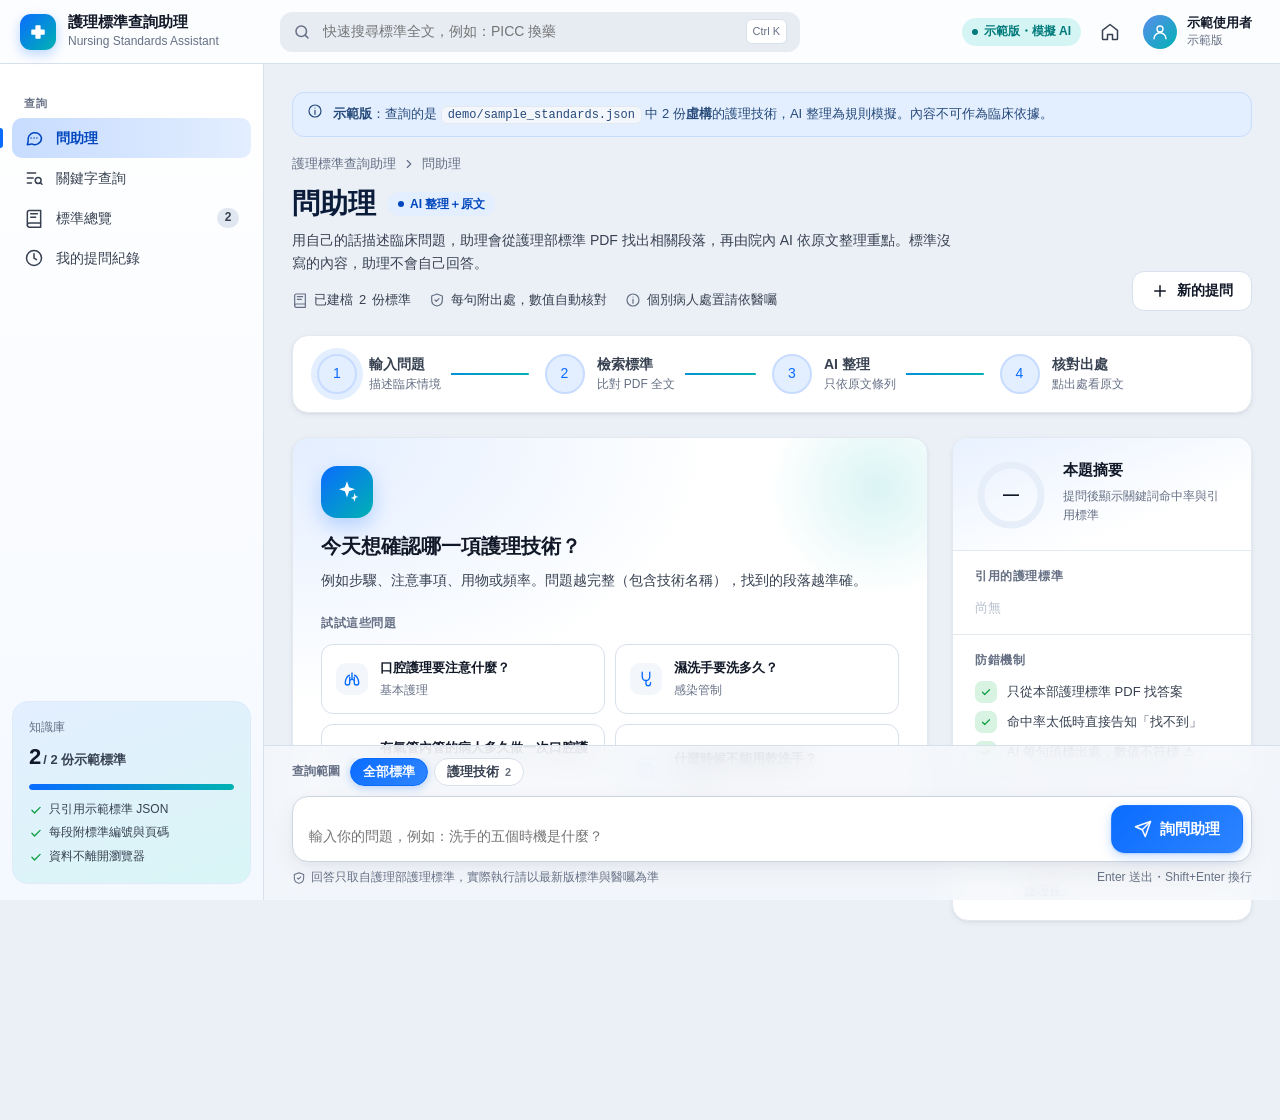
==== demo/index.html @ f89e4455 "Add nursing standards assistant (ASP), demo version, docs and test bank - src/asp: classic ASP + Oll" ====
<!DOCTYPE html>
<!-- 護理標準查詢助理 示範版：畫面由 src/asp/S_coach_layout.asp + S_coach.asp 轉成靜態 HTML，不需伺服器 -->
<html lang="zh-Hant">
<head>
<meta charset="utf-8">
<meta name="viewport" content="width=device-width, initial-scale=1">
<title>問助理｜護理標準查詢助理（示範版）</title>
<link rel="stylesheet" href="../src/asp/css/S_coach.css">
<link rel="stylesheet" href="demo.css">
</head>
<body>
<svg width="0" height="0" style="position:absolute" aria-hidden="true"><defs>
  <linearGradient id="ringGrad" x1="0" y1="0" x2="1" y2="1"><stop offset="0" stop-color="#1677FF"/><stop offset="1" stop-color="#13C2C2"/></linearGradient>
  <symbol id="i-cross" viewBox="0 0 24 24"><path fill="currentColor" d="M9.5 3h5a1 1 0 0 1 1 1v4.5H20a1 1 0 0 1 1 1v5a1 1 0 0 1-1 1h-4.5V20a1 1 0 0 1-1 1h-5a1 1 0 0 1-1-1v-4.5H4a1 1 0 0 1-1-1v-5a1 1 0 0 1 1-1h4.5V4a1 1 0 0 1 1-1Z"/></symbol>
  <symbol id="i-menu" viewBox="0 0 24 24"><path stroke="currentColor" stroke-width="2" stroke-linecap="round" d="M4 7h16M4 12h16M4 17h16"/></symbol>
  <symbol id="i-search" viewBox="0 0 24 24"><g fill="none" stroke="currentColor" stroke-width="2" stroke-linecap="round"><circle cx="11" cy="11" r="7"/><path d="m20 20-3.5-3.5"/></g></symbol>
  <symbol id="i-help" viewBox="0 0 24 24"><g fill="none" stroke="currentColor" stroke-width="1.8" stroke-linecap="round"><circle cx="12" cy="12" r="9"/><path d="M9.1 9a3 3 0 0 1 5.8 1c0 2-3 2.5-3 4.5"/><path d="M12 17.5h.01"/></g></symbol>
  <symbol id="i-home" viewBox="0 0 24 24"><path fill="none" stroke="currentColor" stroke-width="1.8" stroke-linecap="round" stroke-linejoin="round" d="m3 10 9-7 9 7v10a1 1 0 0 1-1 1h-5v-6H9v6H4a1 1 0 0 1-1-1Z"/></symbol>
  <symbol id="i-chat" viewBox="0 0 24 24"><g fill="none" stroke="currentColor" stroke-width="1.8" stroke-linecap="round" stroke-linejoin="round"><path d="M21 12a8 8 0 0 1-11.6 7.1L4 20l1-4.4A8 8 0 1 1 21 12Z"/><path d="M8.5 12h.01M12 12h.01M15.5 12h.01"/></g></symbol>
  <symbol id="i-key" viewBox="0 0 24 24"><g fill="none" stroke="currentColor" stroke-width="1.8" stroke-linecap="round" stroke-linejoin="round"><path d="M4 6h10M4 12h7M4 18h5"/><circle cx="17" cy="15" r="3.5"/><path d="m19.5 17.5 2 2"/></g></symbol>
  <symbol id="i-book" viewBox="0 0 24 24"><g fill="none" stroke="currentColor" stroke-width="1.8" stroke-linecap="round" stroke-linejoin="round"><path d="M4 5.5A2.5 2.5 0 0 1 6.5 3H20v15H6.5A2.5 2.5 0 0 0 4 20.5Z"/><path d="M4 20.5A2.5 2.5 0 0 0 6.5 23H20v-5"/><path d="M8 7h8M8 11h6"/></g></symbol>
  <symbol id="i-db" viewBox="0 0 24 24"><g fill="none" stroke="currentColor" stroke-width="1.8" stroke-linecap="round"><ellipse cx="12" cy="5.5" rx="8" ry="2.5"/><path d="M4 5.5v13c0 1.4 3.6 2.5 8 2.5s8-1.1 8-2.5v-13M4 12c0 1.4 3.6 2.5 8 2.5s8-1.1 8-2.5"/></g></symbol>
  <symbol id="i-list" viewBox="0 0 24 24"><g fill="none" stroke="currentColor" stroke-width="1.8" stroke-linecap="round"><path d="M9 6h11M9 12h11M9 18h11"/><path d="M4.5 6h.01M4.5 12h.01M4.5 18h.01"/></g></symbol>
  <symbol id="i-pulse" viewBox="0 0 24 24"><path fill="none" stroke="currentColor" stroke-width="1.8" stroke-linecap="round" stroke-linejoin="round" d="M3 12h4l2-6 4 12 2-6h6"/></symbol>
  <symbol id="i-file" viewBox="0 0 24 24"><g fill="none" stroke="currentColor" stroke-width="1.8" stroke-linecap="round" stroke-linejoin="round"><path d="M14 3H7a2 2 0 0 0-2 2v14a2 2 0 0 0 2 2h10a2 2 0 0 0 2-2V8Z"/><path d="M14 3v5h5M9 13h6M9 17h4"/></g></symbol>
  <symbol id="i-play" viewBox="0 0 24 24"><g fill="none" stroke="currentColor" stroke-width="1.8" stroke-linecap="round" stroke-linejoin="round"><rect x="3" y="5" width="18" height="14" rx="3"/><path d="m10 9 5 3-5 3Z"/></g></symbol>
  <symbol id="i-send" viewBox="0 0 24 24"><g fill="none" stroke="currentColor" stroke-width="2" stroke-linecap="round" stroke-linejoin="round"><path d="M22 2 11 13"/><path d="M22 2 15 22l-4-9-9-4Z"/></g></symbol>
  <symbol id="i-spark" viewBox="0 0 24 24"><path fill="currentColor" d="M12 2l1.9 5.6L19.5 9.5l-5.6 1.9L12 17l-1.9-5.6L4.5 9.5l5.6-1.9Zm7 11 .9 2.6 2.6.9-2.6.9L19 21l-.9-2.6-2.6-.9 2.6-.9Z"/></symbol>
  <symbol id="i-shield" viewBox="0 0 24 24"><g fill="none" stroke="currentColor" stroke-width="1.8" stroke-linecap="round" stroke-linejoin="round"><path d="M12 3 4 6v6c0 5 3.4 8.3 8 9 4.6-.7 8-4 8-9V6Z"/><path d="m9 12 2 2 4-4"/></g></symbol>
  <symbol id="i-check" viewBox="0 0 24 24"><path fill="none" stroke="currentColor" stroke-width="2.4" stroke-linecap="round" stroke-linejoin="round" d="m5 12.5 4.5 4.5L19 7.5"/></symbol>
  <symbol id="i-info" viewBox="0 0 24 24"><g fill="none" stroke="currentColor" stroke-width="1.8" stroke-linecap="round"><circle cx="12" cy="12" r="9"/><path d="M12 11v6M12 7.5h.01"/></g></symbol>
  <symbol id="i-plus" viewBox="0 0 24 24"><path fill="none" stroke="currentColor" stroke-width="2" stroke-linecap="round" d="M12 5v14M5 12h14"/></symbol>
  <symbol id="i-right" viewBox="0 0 24 24"><path fill="none" stroke="currentColor" stroke-width="2" stroke-linecap="round" stroke-linejoin="round" d="m9 18 6-6-6-6"/></symbol>
  <symbol id="i-user" viewBox="0 0 24 24"><g fill="none" stroke="currentColor" stroke-width="1.8" stroke-linecap="round"><circle cx="12" cy="8" r="4"/><path d="M4 21a8 8 0 0 1 16 0"/></g></symbol>
  <symbol id="i-lungs" viewBox="0 0 24 24"><g fill="none" stroke="currentColor" stroke-width="1.8" stroke-linecap="round" stroke-linejoin="round"><path d="M12 4v8m0 0-3 2m3-2 3 2"/><path d="M8.5 7C6 8 3 12 3 17c0 2 1.5 3 3 3 2 0 3-1.5 3-3V9.5M15.5 7C18 8 21 12 21 17c0 2-1.5 3-3 3-2 0-3-1.5-3-3V9.5"/></g></symbol>
  <symbol id="i-tube" viewBox="0 0 24 24"><g fill="none" stroke="currentColor" stroke-width="1.8" stroke-linecap="round" stroke-linejoin="round"><path d="M7 3v6a5 5 0 0 0 10 0V3"/><path d="M12 14v4a3 3 0 0 0 6 0v-1"/></g></symbol>
  <symbol id="i-syringe" viewBox="0 0 24 24"><g fill="none" stroke="currentColor" stroke-width="1.8" stroke-linecap="round" stroke-linejoin="round"><path d="m18 2 4 4M17 7l-9.5 9.5-3 .5.5-3L14.5 4.5M14 3l7 7M9 10l2 2M7 12l2 2M2 22l3.5-3.5"/></g></symbol>
  <symbol id="i-brain" viewBox="0 0 24 24"><g fill="none" stroke="currentColor" stroke-width="1.8" stroke-linecap="round" stroke-linejoin="round"><path d="M9 4a3 3 0 0 0-3 3 3 3 0 0 0-2 5 3 3 0 0 0 2 5 3 3 0 0 0 6 1V5a2 2 0 0 0-3-1ZM15 4a3 3 0 0 1 3 3 3 3 0 0 1 2 5 3 3 0 0 1-2 5 3 3 0 0 1-6 1"/></g></symbol>
  <symbol id="i-clock" viewBox="0 0 24 24"><g fill="none" stroke="currentColor" stroke-width="1.8" stroke-linecap="round"><circle cx="12" cy="12" r="9"/><path d="M12 7v5l3 2"/></g></symbol>
  <symbol id="i-refresh" viewBox="0 0 24 24"><g fill="none" stroke="currentColor" stroke-width="1.8" stroke-linecap="round" stroke-linejoin="round"><path d="M21 12a9 9 0 0 1-15.5 6.2L3 16"/><path d="M3 12a9 9 0 0 1 15.5-6.2L21 8"/><path d="M21 3v5h-5M3 21v-5h5"/></g></symbol>
  <symbol id="i-bolt" viewBox="0 0 24 24"><path fill="none" stroke="currentColor" stroke-width="1.8" stroke-linejoin="round" d="M13 2 4 14h7l-1 8 9-12h-7Z"/></symbol>
  <symbol id="i-alert" viewBox="0 0 24 24"><g fill="none" stroke="currentColor" stroke-width="1.8" stroke-linecap="round" stroke-linejoin="round"><path d="M10.3 3.9 1.8 18a2 2 0 0 0 1.7 3h17a2 2 0 0 0 1.7-3L13.7 3.9a2 2 0 0 0-3.4 0Z"/><path d="M12 9v4M12 17h.01"/></g></symbol>
  <symbol id="i-folder" viewBox="0 0 24 24"><path fill="none" stroke="currentColor" stroke-width="1.8" stroke-linejoin="round" d="M3 7a2 2 0 0 1 2-2h4l2 2h8a2 2 0 0 1 2 2v8a2 2 0 0 1-2 2H5a2 2 0 0 1-2-2Z"/></symbol>
  <symbol id="i-cpu" viewBox="0 0 24 24"><g fill="none" stroke="currentColor" stroke-width="1.8" stroke-linecap="round"><rect x="6" y="6" width="12" height="12" rx="2"/><path d="M10 10h4v4h-4zM9 2v4M15 2v4M9 18v4M15 18v4M2 9h4M2 15h4M18 9h4M18 15h4"/></g></symbol>
  <symbol id="i-gear" viewBox="0 0 24 24"><g fill="none" stroke="currentColor" stroke-width="1.8" stroke-linecap="round" stroke-linejoin="round"><circle cx="12" cy="12" r="3"/><path d="M19.4 15a1.7 1.7 0 0 0 .3 1.8l.1.1a2 2 0 1 1-2.8 2.8l-.1-.1a1.7 1.7 0 0 0-1.8-.3 1.7 1.7 0 0 0-1 1.5V21a2 2 0 1 1-4 0v-.1a1.7 1.7 0 0 0-1.1-1.5 1.7 1.7 0 0 0-1.8.3l-.1.1a2 2 0 1 1-2.8-2.8l.1-.1a1.7 1.7 0 0 0 .3-1.8 1.7 1.7 0 0 0-1.5-1H3a2 2 0 1 1 0-4h.1a1.7 1.7 0 0 0 1.5-1.1 1.7 1.7 0 0 0-.3-1.8l-.1-.1a2 2 0 1 1 2.8-2.8l.1.1a1.7 1.7 0 0 0 1.8.3H9a1.7 1.7 0 0 0 1-1.5V3a2 2 0 1 1 4 0v.1a1.7 1.7 0 0 0 1 1.5 1.7 1.7 0 0 0 1.8-.3l.1-.1a2 2 0 1 1 2.8 2.8l-.1.1a1.7 1.7 0 0 0-.3 1.8V9a1.7 1.7 0 0 0 1.5 1H21a2 2 0 1 1 0 4h-.1a1.7 1.7 0 0 0-1.5 1Z"/></g></symbol>
  <symbol id="i-users" viewBox="0 0 24 24"><g fill="none" stroke="currentColor" stroke-width="1.8" stroke-linecap="round"><circle cx="9" cy="8" r="3.5"/><path d="M2.5 20a6.5 6.5 0 0 1 13 0M16 4.5a3.5 3.5 0 0 1 0 7M18 14a6.5 6.5 0 0 1 3.5 6"/></g></symbol>
  <symbol id="i-up" viewBox="0 0 24 24"><g fill="none" stroke="currentColor" stroke-width="1.8" stroke-linecap="round" stroke-linejoin="round"><path d="M7 10v12"/><path d="M15 5.88 14 10h5.83a2 2 0 0 1 1.92 2.56l-2.33 8A2 2 0 0 1 17.5 22H4a2 2 0 0 1-2-2v-8a2 2 0 0 1 2-2h2.76a2 2 0 0 0 1.79-1.11L12 2a3.13 3.13 0 0 1 3 3.88Z"/></g></symbol>
  <symbol id="i-down" viewBox="0 0 24 24"><g fill="none" stroke="currentColor" stroke-width="1.8" stroke-linecap="round" stroke-linejoin="round"><path d="M17 14V2"/><path d="M9 18.12 10 14H4.17a2 2 0 0 1-1.92-2.56l2.33-8A2 2 0 0 1 6.5 2H20a2 2 0 0 1 2 2v8a2 2 0 0 1-2 2h-2.76a2 2 0 0 0-1.79 1.11L12 22a3.13 3.13 0 0 1-3-3.88Z"/></g></symbol>
  <symbol id="i-tag" viewBox="0 0 24 24"><g fill="none" stroke="currentColor" stroke-width="1.8" stroke-linecap="round" stroke-linejoin="round"><path d="M20.6 13.4 13.4 20.6a2 2 0 0 1-2.8 0L3 13V3h10l7.6 7.6a2 2 0 0 1 0 2.8Z"/><path d="M7.5 7.5h.01"/></g></symbol>
  <symbol id="i-x" viewBox="0 0 24 24"><path fill="none" stroke="currentColor" stroke-width="2" stroke-linecap="round" d="M6 6l12 12M18 6 6 18"/></symbol>
</defs></svg>
<header class="header">
  <button class="icon-btn menu-btn" id="menuBtn" aria-label="開啟選單"><svg width="20" height="20"><use href="#i-menu"/></svg></button>
  <a class="brand" href="index.html" style="color:inherit">
    <div class="brand-mark"><svg width="18" height="18"><use href="#i-cross"/></svg></div>
    <div class="brand-text"><b>護理標準查詢助理</b><span>Nursing Standards Assistant</span></div>
  </a>
  <label class="search" title="在 PDF 全文中搜尋">
    <svg width="18" height="18"><use href="#i-search"/></svg>
    <input id="gsearch" placeholder="快速搜尋標準全文，例如：PICC 換藥" aria-label="搜尋標準全文">
    <span class="kbd">Ctrl K</span>
  </label>
  <div class="header-right">
    <span class="env-pill on"><i></i>示範版・模擬 AI</span>
    <a class="icon-btn" href="#" data-demo-off aria-label="回內網首頁" title="回內網首頁（示範版無）"><svg width="20" height="20"><use href="#i-home"/></svg></a>
    <div class="user">
      <div class="avatar"><svg width="18" height="18"><use href="#i-user"/></svg></div>
      <div class="user-meta"><b>示範使用者</b><span>示範版</span></div>
    </div>
  </div>
</header>

<aside class="sidebar" id="sidebar" aria-label="主選單">
  <div class="nav-label">查詢</div>
  <a class="nav-item active" href="#chat" data-view="chat" aria-current="page"><svg width="20" height="20"><use href="#i-chat"/></svg>問助理</a>
  <a class="nav-item" href="#kw" data-view="kw"><svg width="20" height="20"><use href="#i-key"/></svg>關鍵字查詢</a>
  <a class="nav-item" href="#all" data-view="all"><svg width="20" height="20"><use href="#i-book"/></svg>標準總覽<span class="count" data-demo-n>…</span></a>
  <a class="nav-item" href="#" data-demo-off title="示範版不保存提問紀錄"><svg width="20" height="20"><use href="#i-clock"/></svg>我的提問紀錄</a>
  <div class="sidebar-foot">
    <div class="kb">
      <div class="t">知識庫</div>
      <div class="v"><span data-demo-n>…</span><small>/ <span data-demo-n>…</span> 份示範標準</small></div>
      <div class="bar"><i id="demoKbBar" style="width:0"></i></div>
      <ul>
        <li><svg width="14" height="14"><use href="#i-check"/></svg>只引用示範標準 JSON</li>
        <li><svg width="14" height="14"><use href="#i-check"/></svg>每段附標準編號與頁碼</li>
        <li><svg width="14" height="14"><use href="#i-check"/></svg>資料不離開瀏覽器</li>
      </ul>
    </div>
  </div>
</aside>
<div class="scrim" id="scrim"></div>
<main class="main"><div class="container">
<div class="banner info demo-note"><svg width="16" height="16"><use href="#i-info"/></svg><div><b>示範版</b>：查詢的是 <code>demo/sample_standards.json</code> 中 2 份<b>虛構</b>的護理技術，AI 整理為規則模擬。內容不可作為臨床依據。</div></div>


  <!-- ================= 問助理 ================= -->
  <section class="view on" id="v-chat">
    <nav class="crumbs">護理標準查詢助理<svg width="14" height="14"><use href="#i-right"/></svg><span>問助理</span></nav>
    <div class="page-head">
      <div>
        <div class="page-title"><h1>問助理</h1><span class="badge info">AI 整理＋原文</span></div>
        <p class="page-sub">用自己的話描述臨床問題，助理會從護理部標準 PDF 找出相關段落，再由院內 AI 依原文整理重點。標準沒寫的內容，助理不會自己回答。</p>
        <div class="meta-row">
          <span><svg width="16" height="16"><use href="#i-book"/></svg>已建檔 <span data-demo-n>…</span> 份標準</span>
          <span><svg width="16" height="16"><use href="#i-shield"/></svg>每句附出處，數值自動核對</span>
          <span><svg width="16" height="16"><use href="#i-info"/></svg>個別病人處置請依醫囑</span>
        </div>
      </div>
      <div class="head-actions">
        <button class="btn btn-secondary" id="newChat"><svg width="18" height="18"><use href="#i-plus"/></svg>新的提問</button>
      </div>
    </div>

    <!-- 4. Stepper：助理回答流程（即時） -->
    <section class="stepper" aria-label="回答流程">
      <ol class="steps" id="steps">
        <li class="step current"><div class="step-dot">1</div><div class="step-text"><b>輸入問題</b><span>描述臨床情境</span></div><i class="fill"></i></li>
        <li class="step"><div class="step-dot">2</div><div class="step-text"><b>檢索標準</b><span>比對 PDF 全文</span></div><i class="fill"></i></li>
        <li class="step"><div class="step-dot">3</div><div class="step-text"><b>AI 整理</b><span>只依原文條列</span></div><i class="fill"></i></li>
        <li class="step"><div class="step-dot">4</div><div class="step-text"><b>核對出處</b><span>點出處看原文</span></div></li>
      </ol>
      <div class="step-mobile"><div class="row"><b id="mStep">輸入問題</b><span id="mStepNo">1 / 4</span></div><div class="bar"><i id="mBar" style="width:25%"></i></div></div>
    </section>

    <div class="grid">
      <div>
        <!-- 5. Form Card：歡迎＋建議問題 -->
        <section class="card welcome" id="welcome">
          <div class="hero-ico"><svg width="26" height="26"><use href="#i-spark"/></svg></div>
          <h2>今天想確認哪一項護理技術？</h2>
          <p>例如步驟、注意事項、用物或頻率。問題越完整（包含技術名稱），找到的段落越準確。</p>
          <div class="sugg-title">試試這些問題</div>
          <div class="sugg">
            <button type="button" data-q="口腔護理要注意什麼？"><i><svg width="18" height="18"><use href="#i-lungs"/></svg></i><div><b>口腔護理要注意什麼？</b><span>基本護理</span></div></button>
            <button type="button" data-q="濕洗手要洗多久？"><i><svg width="18" height="18"><use href="#i-tube"/></svg></i><div><b>濕洗手要洗多久？</b><span>感染管制</span></div></button>
            <button type="button" data-q="有氣管內管的病人多久做一次口腔護理？"><i><svg width="18" height="18"><use href="#i-syringe"/></svg></i><div><b>有氣管內管的病人多久做一次口腔護理？</b><span>基本護理</span></div></button>
            <button type="button" data-q="什麼時候不能用乾洗手？"><i><svg width="18" height="18"><use href="#i-brain"/></svg></i><div><b>什麼時候不能用乾洗手？</b><span>感染管制</span></div></button>
          </div>
        </section>
        <div class="thread" id="thread"></div>
      </div>

      <!-- 7. Summary -->
      <aside class="aside">
        <section class="card summary" aria-label="本題摘要">
          <div class="sum-top">
            <div class="ring">
              <svg width="72" height="72" viewBox="0 0 72 72"><circle class="track" cx="36" cy="36" r="30"/><circle class="prog" id="ringProg" cx="36" cy="36" r="30" stroke-dasharray="188.5" stroke-dashoffset="188.5"/></svg>
              <b id="ringPct">—</b>
            </div>
            <div><h3>本題摘要</h3><p id="sumHint">提問後顯示關鍵詞命中率與引用標準</p><div id="sumBadge" style="margin-top:6px"></div></div>
          </div>
          <div class="sum-sec">
            <h4>引用的護理標準</h4>
            <ul class="refs" id="refs"><li class="empty-s">尚無</li></ul>
          </div>
          <div class="sum-sec">
            <h4>防錯機制</h4>
            <ul class="guard">
              <li><i><svg width="12" height="12"><use href="#i-check"/></svg></i>只從本部護理標準 PDF 找答案</li>
              <li><i><svg width="12" height="12"><use href="#i-check"/></svg></i>命中率太低時直接告知「找不到」</li>
              <li><i><svg width="12" height="12"><use href="#i-check"/></svg></i>AI 每句須標出處，數值不符標 ⚠</li>
            </ul>
          </div>
        </section>
        <section class="card help">
          <div class="card-ico teal"><svg width="18" height="18"><use href="#i-info"/></svg></div>
          <div><b>找不到答案？</b><p>可改用「關鍵字查詢」、換成標準上的正式名稱，或直接詢問臨床教師與單位護理長。</p></div>
        </section>
      </aside>
    </div>
  </section>

  <!-- ================= 關鍵字查詢 ================= -->
  <section class="view" id="v-kw">
    <nav class="crumbs">護理標準查詢助理<svg width="14" height="14"><use href="#i-right"/></svg><span>關鍵字查詢</span></nav>
    <div class="page-head"><div>
      <div class="page-title"><h1>關鍵字查詢</h1></div>
      <p class="page-sub">同時搜尋標準名稱與 PDF 全文，並標出關鍵字出現的頁碼。多個關鍵字請用空白隔開。</p>
    </div></div>
    <section class="card search-card">
      <label class="big-input"><svg width="20" height="20"><use href="#i-search"/></svg><input id="kw" placeholder="例如：乾洗手、口腔護理 氣管內管"></label>
      <button class="btn btn-primary btn-lg" id="kwgo"><span class="spin"></span><svg width="18" height="18" class="lbl-ico"><use href="#i-search"/></svg>搜尋</button>
    </section>
    <div class="scope scope-card card" data-scope><span class="scope-l">查詢範圍</span></div>
    <div id="kwres"><div class="card empty" style="margin-top:20px"><div class="hero-ico"><svg width="24" height="24"><use href="#i-key"/></svg></div>輸入關鍵字開始搜尋</div></div>
  </section>

  <!-- ================= 標準總覽 ================= -->
  <section class="view" id="v-all">
    <nav class="crumbs">護理標準查詢助理<svg width="14" height="14"><use href="#i-right"/></svg><span>標準總覽</span></nav>
    <div class="page-head"><div>
      <div class="page-title"><h1>標準總覽</h1><span class="badge neutral" id="cnt"></span></div>
      <p class="page-sub">護理部全部護理標準，可依分類篩選，直接開啟 PDF 或教學影片。</p>
    </div></div>
    <section class="card">
      <div class="filters">
        <label class="big-input"><svg width="18" height="18"><use href="#i-search"/></svg><input id="flt" placeholder="篩選編號或名稱"></label>
        <div class="chips" id="typeChips"></div>
      </div>
      <div class="filters" style="padding-top:0">
        <span class="note" style="flex:none">系統分類</span>
        <div class="chips" id="catChips"></div>
      </div>
      <div class="table-wrap">
        <table class="lst"><thead><tr><th style="width:120px">編號</th><th>標準名稱</th><th>分類</th><th style="width:100px">最新修改</th><th style="width:150px"></th></tr></thead><tbody id="lst"></tbody></table>
      </div>
    </section>
  </section>

<!-- 提問列（9. CTA） -->
<div class="composer" id="composer">
  <div class="inner">
    <div class="scope" data-scope><span class="scope-l">查詢範圍</span></div>
    <div class="box">
      <textarea id="q" rows="1" maxlength="200" placeholder="輸入你的問題，例如：洗手的五個時機是什麼？"></textarea>
      <button class="btn btn-primary btn-lg" id="send"><span class="spin"></span><svg width="18" height="18" class="lbl-ico"><use href="#i-send"/></svg><span class="lbl">詢問助理</span></button>
    </div>
    <div class="sub"><span><svg width="14" height="14"><use href="#i-shield"/></svg>回答只取自護理部護理標準，實際執行請以最新版標準與醫囑為準</span><span>Enter 送出・Shift+Enter 換行</span></div>
  </div>
</div>


</div></main>
<div class="toast" id="toast" role="status" aria-live="polite"></div>
<script>
(function(){
  var b=document.body, m=document.getElementById('menuBtn'), s=document.getElementById('scrim'), g=document.getElementById('gsearch');
  function nav(o){b.classList.toggle('nav-open',o);}
  m.onclick=function(){nav(!b.classList.contains('nav-open'));};
  s.onclick=function(){nav(false);};
  window.scNav=nav;
  document.addEventListener('keydown',function(e){
    if((e.ctrlKey||e.metaKey)&&e.key.toLowerCase()==='k'){e.preventDefault();if(g.offsetParent)g.focus();else location.href='index.html#kw';}
    if(e.key==='Escape')nav(false);
  });
  g.addEventListener('keydown',function(e){
    var q=g.value.trim(); if(e.key!=='Enter'||e.isComposing||!q)return;
    if(window.scKwSearch) window.scKwSearch(q); else location.href='index.html?kw='+encodeURIComponent(q)+'#kw';
  });
})();
</script>
<!-- [DEMO] 「開啟 PDF」改為在頁面中顯示示範標準原文 -->
<div class="demo-doc" id="demoDoc" hidden>
  <div class="dd-scrim" data-dd-close></div>
  <section class="card dd-card" role="dialog" aria-label="示範標準原文">
    <div class="dd-h"><div class="dd-t"></div><button class="icon-btn" data-dd-close aria-label="關閉"><svg width="18" height="18"><use href="#i-x"/></svg></button></div>
    <div class="note dd-n">示範版沒有 PDF 檔，以下顯示 sample_standards.json 的原文；正式版會開啟院內標準 PDF 並跳到該頁。</div>
    <div class="dd-b"></div>
  </section>
</div>
<script src="mock_api.js"></script>
</body>
</html>
---- src/asp/css/S_coach.css ----
/* 護理標準查詢助理 共用設計系統（S_coach.css）
   所有 S_coach*.asp 頁面共用；色彩、圓角、陰影集中在 :root 調整 */
/* =========================================================
   Design Tokens
   ========================================================= */
:root{
  --primary:#0A6CFF; --primary-600:#0058E6; --primary-700:#0047BD; --primary-50:#E3EEFF; --primary-100:#C7DCFF;
  --secondary:#00B2B2; --secondary-50:#D5F5F5; --secondary-700:#007A7A;
  --success:#12A146; --success-50:#D8F3E2;
  --warning:#F59E0B; --warning-50:#FDECCB; --warning-700:#A04A05;
  --danger:#DC2626; --danger-50:#FBDCDC;
  --bg:#EBF0F7; --surface:#FFFFFF; --surface-2:#F3F6FB;
  --text:#111827; --text-2:#374151; --text-3:#667085;
  --line:#D8E0EB; --line-2:#E3E9F1; --mark:#FFE07A;
  --r-sm:8px; --r:12px; --r-lg:16px; --r-pill:999px;
  --shadow-1:0 1px 2px rgba(16,24,40,.06),0 2px 6px rgba(16,24,40,.05);
  --shadow-2:0 2px 6px rgba(16,24,40,.04),0 8px 24px rgba(16,24,40,.05);
  --shadow-pop:0 12px 40px rgba(16,24,40,.14);
  --ring:0 0 0 4px rgba(10,108,255,.22);
  --font:"Segoe UI Variable Text","Segoe UI",-apple-system,BlinkMacSystemFont,"PingFang TC","Microsoft JhengHei","Noto Sans TC",sans-serif;
  --header-h:64px; --sidebar-w:264px; --ease:cubic-bezier(.2,.8,.2,1);
}
*{box-sizing:border-box}
html,body{margin:0}
body{background:var(--bg);color:var(--text);font:14px/1.65 var(--font);-webkit-font-smoothing:antialiased}
button,input,select,textarea{font:inherit;color:inherit}
a{color:var(--primary);text-decoration:none}
svg{flex:none}
:focus-visible{outline:none;box-shadow:var(--ring);border-radius:var(--r-sm)}
mark{background:var(--mark);color:inherit;padding:0 2px;border-radius:3px}

/* ---------- 1. Header ---------- */
.header{position:fixed;inset:0 0 auto 0;height:var(--header-h);z-index:40;display:flex;align-items:center;gap:16px;padding:0 20px;
  background:rgba(255,255,255,.78);backdrop-filter:saturate(180%) blur(18px);-webkit-backdrop-filter:saturate(180%) blur(18px);border-bottom:1px solid rgba(230,234,240,.9)}
.brand{display:flex;align-items:center;gap:12px;width:calc(var(--sidebar-w) - 20px);min-width:0}
.brand-mark{width:36px;height:36px;border-radius:11px;display:grid;place-items:center;color:#fff;background:linear-gradient(135deg,var(--primary),var(--secondary));box-shadow:0 4px 12px rgba(10,108,255,.28)}
.brand-text{line-height:1.25;min-width:0}
.brand-text b{display:block;font-size:15px;white-space:nowrap}
.brand-text span{font-size:12px;color:var(--text-3);white-space:nowrap}
.icon-btn{width:38px;height:38px;border-radius:10px;border:0;background:transparent;display:grid;place-items:center;color:var(--text-2);cursor:pointer;transition:background .15s}
.icon-btn:hover{background:#E1E7F0}
.menu-btn{display:none}
.search{flex:1;max-width:520px;height:40px;display:flex;align-items:center;gap:10px;padding:0 12px;border-radius:12px;background:#E7ECF3;border:1px solid transparent;color:var(--text-3);transition:all .2s var(--ease)}
.search:focus-within{background:#fff;border-color:var(--primary);box-shadow:var(--ring)}
.search input{flex:1;border:0;background:transparent;outline:none;color:var(--text);min-width:0}
.kbd{font-size:11px;padding:2px 6px;border-radius:6px;border:1px solid var(--line);background:#fff;color:var(--text-3)}
.header-right{margin-left:auto;display:flex;align-items:center;gap:6px}
.env-pill{display:inline-flex;align-items:center;gap:6px;height:28px;padding:0 10px;border-radius:var(--r-pill);font-size:12px;font-weight:600;margin-right:4px}
.env-pill i{width:6px;height:6px;border-radius:50%;background:currentColor}
.env-pill.on{background:var(--secondary-50);color:var(--secondary-700)}
.env-pill.off{background:#E1E7F0;color:#475467}
.user{display:flex;align-items:center;gap:10px;padding:4px 8px 4px 4px;border-radius:12px;margin-left:4px}
.avatar{width:34px;height:34px;border-radius:50%;display:grid;place-items:center;color:#fff;background:linear-gradient(135deg,#5B8DEF,#00B2B2)}
.user-meta{line-height:1.2}
.user-meta b{display:block;font-size:13px}
.user-meta span{font-size:12px;color:var(--text-3)}

/* ---------- 2. Sidebar ---------- */
.sidebar{position:fixed;top:var(--header-h);bottom:0;left:0;width:var(--sidebar-w);z-index:30;background:var(--surface);border-right:1px solid var(--line);
  display:flex;flex-direction:column;padding:16px 12px;overflow-y:auto;transition:transform .3s var(--ease)}
.nav-label{font-size:11px;font-weight:600;letter-spacing:.8px;color:var(--text-3);padding:14px 12px 6px}
.nav-item{display:flex;align-items:center;gap:12px;height:40px;padding:0 12px;border-radius:10px;color:var(--text-2);cursor:pointer;position:relative;font-weight:500;border:0;background:none;width:100%;text-align:left;transition:background .15s,color .15s}
.nav-item:hover{background:#E8EDF4;color:var(--text)}
.nav-item.active{background:var(--primary-50);color:var(--primary-700);font-weight:600}
.nav-item.active::before{content:"";position:absolute;left:-12px;top:10px;bottom:10px;width:3px;border-radius:0 3px 3px 0;background:var(--primary)}
.nav-item .count{margin-left:auto;min-width:22px;height:20px;padding:0 7px;border-radius:var(--r-pill);background:#E1E7F0;color:var(--text-2);font-size:12px;display:grid;place-items:center;font-weight:600}
.nav-item.active .count{background:var(--primary);color:#fff}
.sidebar-foot{margin-top:auto;padding-top:16px}
.kb{border-radius:var(--r-lg);padding:16px;background:linear-gradient(160deg,#E4EFFF,#D9F6F6);border:1px solid #DDEBFB}
.kb .t{font-size:12px;color:var(--text-3)}
.kb .v{font-size:22px;font-weight:700;margin:2px 0 8px}
.kb .v small{font-size:13px;font-weight:600;color:var(--text-2);margin-left:2px}
.kb ul{list-style:none;margin:10px 0 0;padding:0;font-size:12px;color:var(--text-2);display:flex;flex-direction:column;gap:4px}
.kb li{display:flex;gap:6px;align-items:center}
.kb li svg{color:var(--success)}
.bar{height:6px;border-radius:6px;background:rgba(10,108,255,.12);overflow:hidden}
.bar>i{display:block;height:100%;border-radius:6px;background:linear-gradient(90deg,var(--primary),var(--secondary));transition:width .6s var(--ease)}
.scrim{display:none}

/* ---------- 3. Page Header ---------- */
.main{margin-left:var(--sidebar-w);padding:calc(var(--header-h) + 28px) 40px 200px;min-height:100vh}
.container{max-width:1120px;margin:0 auto}
.view{display:none;animation:in .35s var(--ease)}
.view.on{display:block}
@keyframes in{from{opacity:0;transform:translateY(8px)}to{opacity:1;transform:none}}
.crumbs{display:flex;align-items:center;gap:6px;font-size:13px;color:var(--text-3);margin-bottom:12px}
.page-head{display:flex;align-items:flex-end;justify-content:space-between;gap:24px;margin-bottom:24px}
.page-title{display:flex;align-items:center;gap:12px;flex-wrap:wrap}
.page-title h1{margin:0;font-size:28px;line-height:1.25;font-weight:700}
.page-sub{margin:8px 0 0;color:var(--text-2);max-width:660px}
.meta-row{display:flex;flex-wrap:wrap;gap:8px 18px;margin-top:14px;color:var(--text-2);font-size:13px}
.meta-row span{display:inline-flex;align-items:center;gap:6px}
.meta-row svg{color:var(--text-3)}
.head-actions{display:flex;gap:10px;flex:none}

/* ---------- 8. Status Badge ---------- */
.badge{display:inline-flex;align-items:center;gap:6px;height:24px;padding:0 10px;border-radius:var(--r-pill);font-size:12px;font-weight:600;white-space:nowrap;line-height:1}
.badge::before{content:"";width:6px;height:6px;border-radius:50%;background:currentColor}
.badge.neutral{background:#E1E7F0;color:#475467}
.badge.info{background:var(--primary-50);color:var(--primary-700)}
.badge.success{background:var(--success-50);color:var(--success)}
.badge.warning{background:var(--warning-50);color:var(--warning-700)}
.badge.danger{background:var(--danger-50);color:var(--danger)}
.badge.pulse::before{animation:pulse 1.6s infinite}
@keyframes pulse{0%{box-shadow:0 0 0 0 currentColor}70%{box-shadow:0 0 0 5px transparent}100%{box-shadow:0 0 0 0 transparent}}
.tag{display:inline-flex;align-items:center;height:22px;padding:0 8px;border-radius:6px;background:#E7ECF3;color:var(--text-2);font-size:12px;font-weight:600;white-space:nowrap}
.tag.code{background:var(--primary-50);color:var(--primary-700);font-family:"Cascadia Mono",Consolas,monospace;font-weight:600;letter-spacing:.2px}

/* ---------- 9. CTA Button ---------- */
.btn{display:inline-flex;align-items:center;justify-content:center;gap:8px;height:40px;padding:0 18px;border-radius:12px;border:1px solid transparent;font-weight:600;cursor:pointer;white-space:nowrap;
  transition:background .15s,box-shadow .2s,transform .08s,border-color .15s,color .15s;user-select:none}
.btn:active{transform:scale(.98)}
.btn-primary{background:var(--primary);color:#fff;box-shadow:0 1px 2px rgba(10,108,255,.2),0 4px 12px rgba(10,108,255,.22)}
.btn-primary:hover{background:var(--primary-600);box-shadow:0 2px 4px rgba(10,108,255,.24),0 8px 20px rgba(10,108,255,.28)}
.btn-secondary{background:#fff;border-color:var(--line);color:var(--text)}
.btn-secondary:hover{border-color:#CBD3DE;background:#F4F7FC}
.btn-ghost{background:transparent;color:var(--text-2)}
.btn-ghost:hover{background:#E1E7F0;color:var(--text)}
.btn-sm{height:32px;padding:0 12px;border-radius:9px;font-size:13px}
.btn-lg{height:48px;padding:0 22px;font-size:15px;border-radius:14px}
.btn[disabled]{opacity:.55;cursor:not-allowed;box-shadow:none;transform:none}
.spin{width:16px;height:16px;border-radius:50%;border:2px solid rgba(255,255,255,.45);border-top-color:#fff;animation:spin .7s linear infinite;display:none}
.btn.loading .spin{display:inline-block}
.btn.loading .lbl-ico{display:none}
@keyframes spin{to{transform:rotate(360deg)}}

/* ---------- 4. Stepper（回答流程，即時更新） ---------- */
.stepper{background:var(--surface);border:1px solid var(--line-2);border-radius:var(--r-lg);box-shadow:var(--shadow-1);padding:18px 24px;margin-bottom:24px}
.steps{display:grid;grid-template-columns:repeat(4,1fr);list-style:none;margin:0;padding:0}
.step{position:relative;display:flex;align-items:center;gap:12px;padding-right:16px}
.step:not(:last-child)::after{content:"";position:absolute;left:52px;right:16px;top:50%;height:2px;border-radius:2px;background:var(--line);transform:translateY(-50%)}
.step .fill{position:absolute;left:52px;right:16px;top:50%;height:2px;border-radius:2px;background:linear-gradient(90deg,var(--primary),var(--secondary));transform-origin:left;transform:translateY(-50%) scaleX(0);transition:transform .5s var(--ease);z-index:1}
.step.done .fill{transform:translateY(-50%) scaleX(1)}
.step-dot{position:relative;z-index:2;width:40px;height:40px;border-radius:50%;display:grid;place-items:center;background:#fff;border:2px solid var(--line);color:var(--text-3);transition:all .3s var(--ease)}
.step-text{position:relative;z-index:2;background:var(--surface);padding-right:10px;line-height:1.3}
.step-text b{display:block;font-size:14px;color:var(--text-3);transition:color .2s}
.step-text span{font-size:12px;color:var(--text-3)}
.step.current .step-dot{background:var(--primary);border-color:var(--primary);color:#fff;box-shadow:0 0 0 6px var(--primary-50)}
.step.current.busy .step-dot::after{content:"";position:absolute;inset:-6px;border-radius:50%;border:2px solid transparent;border-top-color:var(--primary);animation:spin 1s linear infinite}
.step.current .step-text b{color:var(--text)}
.step.done .step-dot{background:var(--primary-50);border-color:var(--primary-100);color:var(--primary)}
.step.done .step-text b{color:var(--text-2)}
.step.skip .step-dot{border-style:dashed}
.step-mobile{display:none}

/* ---------- Layout ---------- */
.grid{display:grid;grid-template-columns:minmax(0,1fr) 340px;gap:24px;align-items:start}
.card{background:var(--surface);border:1px solid var(--line-2);border-radius:var(--r-lg);box-shadow:var(--shadow-1)}
.card-head{display:flex;align-items:flex-start;gap:14px;padding:22px 24px 0}
.card-ico{width:40px;height:40px;border-radius:12px;display:grid;place-items:center;background:var(--primary-50);color:var(--primary);flex:none}
.card-ico.teal{background:var(--secondary-50);color:var(--secondary-700)}
.card-head h2{margin:0;font-size:17px;line-height:1.35}
.card-head p{margin:2px 0 0;color:var(--text-3);font-size:13px}
.card-body{padding:20px 24px 24px}
.note{font-size:12px;color:var(--text-3)}

/* ---------- 5. Form Card：提問區 ---------- */
.welcome{padding:28px 28px 24px;background:radial-gradient(120% 120% at 0% 0%,#E3EEFF 0%,#FFFFFF 55%) ;overflow:hidden;position:relative}
.welcome::after{content:"";position:absolute;right:-60px;top:-60px;width:220px;height:220px;border-radius:50%;background:radial-gradient(circle,rgba(0,178,178,.14),transparent 70%)}
.welcome h2{margin:12px 0 6px;font-size:20px}
.welcome p{margin:0;color:var(--text-2);max-width:560px}
.hero-ico{width:52px;height:52px;border-radius:16px;display:grid;place-items:center;color:#fff;background:linear-gradient(135deg,var(--primary),var(--secondary));box-shadow:0 8px 20px rgba(10,108,255,.25)}
.sugg-title{margin:22px 0 10px;font-size:12px;font-weight:600;color:var(--text-3);letter-spacing:.6px}
.sugg{display:grid;grid-template-columns:repeat(2,minmax(0,1fr));gap:10px}
.sugg button{display:flex;align-items:center;gap:12px;text-align:left;padding:12px 14px;border-radius:12px;border:1px solid var(--line);background:#fff;cursor:pointer;transition:all .2s var(--ease)}
.sugg button:hover{border-color:var(--primary);box-shadow:var(--shadow-2);transform:translateY(-1px)}
.sugg i{width:32px;height:32px;border-radius:10px;display:grid;place-items:center;background:var(--surface-2);color:var(--primary);font-style:normal;flex:none}
.sugg b{display:block;font-size:13px}
.sugg span{font-size:12px;color:var(--text-3)}

.composer{position:fixed;left:var(--sidebar-w);right:0;bottom:0;z-index:20;background:rgba(245,247,250,.82);backdrop-filter:saturate(180%) blur(16px);-webkit-backdrop-filter:saturate(180%) blur(16px);border-top:1px solid var(--line)}
.composer .inner{max-width:1120px;margin:0 auto;padding:14px 40px 12px}
.composer .box{display:flex;align-items:flex-end;gap:10px;background:#fff;border:1px solid #CDD5E1;border-radius:16px;padding:8px 8px 8px 16px;box-shadow:var(--shadow-2);transition:border-color .15s,box-shadow .2s}
.composer .box:focus-within{border-color:var(--primary);box-shadow:var(--ring),var(--shadow-2)}
.composer textarea:focus-visible{box-shadow:none}
.composer textarea{flex:1;border:0;outline:none;resize:none;min-height:32px;max-height:140px;padding:6px 0;line-height:1.6;background:transparent}
.composer .sub{display:flex;justify-content:space-between;gap:12px;margin-top:6px;font-size:12px;color:var(--text-3)}
.composer .sub span{display:inline-flex;align-items:center;gap:5px}
.composer.hide{display:none}

/* ---------- 對話卡 ---------- */
.thread{display:flex;flex-direction:column;gap:20px}
.qa{animation:in .35s var(--ease)}
.q{display:flex;justify-content:flex-end;margin-bottom:10px}
.q div{max-width:78%;background:var(--primary);color:#fff;padding:10px 16px;border-radius:16px 16px 4px 16px;box-shadow:0 4px 12px rgba(10,108,255,.18);white-space:pre-wrap;word-break:break-word}
.a .a-head{display:flex;align-items:center;gap:10px;padding:16px 20px;border-bottom:1px solid var(--line-2)}
.a .a-head .who{display:flex;align-items:center;gap:10px;font-weight:700}
.a .a-head .who i{width:30px;height:30px;border-radius:10px;display:grid;place-items:center;background:linear-gradient(135deg,var(--primary),var(--secondary));color:#fff}
.a .a-head .badges{margin-left:auto;display:flex;gap:6px;flex-wrap:wrap;justify-content:flex-end}
.a .a-body{padding:16px 20px 20px}
.loading-row{display:flex;align-items:center;gap:10px;color:var(--text-2);padding:6px 0}
.dots{display:inline-flex;gap:4px}
.dots i{width:6px;height:6px;border-radius:50%;background:var(--primary);animation:bounce 1.2s infinite}
.dots i:nth-child(2){animation-delay:.15s}.dots i:nth-child(3){animation-delay:.3s}
@keyframes bounce{0%,80%,100%{opacity:.25;transform:translateY(0)}40%{opacity:1;transform:translateY(-3px)}}
.ai-box{border-radius:14px;background:linear-gradient(180deg,#EDF4FF,#FFFFFF);border:1px solid var(--primary-100);padding:14px 16px;margin-bottom:16px}
.ai-box .ai-title{display:flex;align-items:center;gap:8px;font-size:12px;font-weight:700;color:var(--primary-700);letter-spacing:.4px;margin-bottom:6px}
.ai-wait{display:flex;align-items:center;gap:12px;border-radius:14px;background:var(--primary-50);border:1px dashed #BBD5FF;padding:14px 16px;margin-bottom:16px;color:var(--primary-700);font-size:13px}
.ai-wait .shim{flex:1;height:8px;border-radius:8px;background:linear-gradient(90deg,#C7DCFF 0%,#EAF2FF 50%,#C7DCFF 100%);background-size:200% 100%;animation:shim 1.4s linear infinite}
@keyframes shim{to{background-position:-200% 0}}
.answer{line-height:1.8}
.answer ul,.answer ol{margin:4px 0 4px 1.2em;padding:0}
.answer li{margin:2px 0}
.cite{display:inline-flex;align-items:center;height:20px;padding:0 6px;margin:0 2px;border-radius:6px;background:var(--primary-50);color:var(--primary-700);font-size:11px;font-weight:700;cursor:pointer;vertical-align:1px;white-space:nowrap;transition:background .15s}
.cite:hover{background:var(--primary-100)}
.cite.bad{background:var(--danger-50);color:var(--danger)}
.numwarn{background:var(--danger-50);color:var(--danger);border-radius:4px;padding:0 3px;font-weight:600}
.banner{display:flex;gap:10px;align-items:flex-start;border-radius:12px;padding:10px 14px;margin:0 0 12px;font-size:13px;border:1px solid transparent}
.banner.warn{background:var(--warning-50);color:#7A4A06;border-color:#FBE3B8}
.banner.err{background:var(--danger-50);color:#991B1B;border-color:#F8CACA}
.banner.info{background:var(--primary-50);color:#264A7A;border-color:var(--primary-100)}
.banner.ok{background:var(--success-50);color:#14532D;border-color:#CDEBD8}
.sec-title{display:flex;align-items:center;gap:8px;font-size:12px;font-weight:700;color:var(--text-3);letter-spacing:.6px;margin:4px 0 10px}
.srcs{display:flex;flex-direction:column;gap:10px}
.src{border:1px solid var(--line-2);border-radius:12px;padding:12px 14px;background:#fff;transition:box-shadow .2s,border-color .2s}
.src:hover{border-color:#D6DEE9;box-shadow:var(--shadow-2)}
.src.flash{animation:flash 1.4s var(--ease)}
@keyframes flash{0%{box-shadow:0 0 0 4px rgba(245,158,11,.35);border-color:var(--warning)}100%{box-shadow:none}}
.src .hd{display:flex;gap:8px;align-items:center;flex-wrap:wrap}
.src .hd b{font-size:14px}
.src .no{width:22px;height:22px;border-radius:7px;display:grid;place-items:center;background:#1F2937;color:#fff;font-size:11px;font-weight:700}
.src .acts{margin-left:auto;display:flex;gap:6px}
.src .txt{white-space:pre-wrap;font-size:13.5px;color:#374151;margin-top:8px;max-height:9.6em;overflow:hidden;position:relative}
.src .txt:not(.open)::after{content:"";position:absolute;left:0;right:0;bottom:0;height:2.4em;background:linear-gradient(transparent,#fff)}
.src .txt.open{max-height:none}
.more{border:0;background:none;color:var(--primary);font-size:12px;font-weight:600;cursor:pointer;padding:4px 0 0}
.lnk{display:inline-flex;align-items:center;gap:4px;height:28px;padding:0 10px;border-radius:8px;border:1px solid var(--line);background:#fff;color:var(--text-2);font-size:12px;font-weight:600;white-space:nowrap;transition:all .15s}
.lnk:hover{border-color:var(--primary);color:var(--primary)}
.lnk.primary{background:var(--primary);border-color:var(--primary);color:#fff}
.lnk.primary:hover{background:var(--primary-600);color:#fff}

/* ---------- 10. Success：AI 整理完成動畫 ---------- */
.done-check{width:18px;height:18px}
.done-check circle{fill:none;stroke:var(--success);stroke-width:2.5;stroke-dasharray:57;stroke-dashoffset:57;animation:draw .5s var(--ease) forwards}
.done-check path{fill:none;stroke:var(--success);stroke-width:2.6;stroke-linecap:round;stroke-linejoin:round;stroke-dasharray:14;stroke-dashoffset:14;animation:draw .3s .4s var(--ease) forwards}
@keyframes draw{to{stroke-dashoffset:0}}
.ai-box.arrive{animation:arrive .7s var(--ease)}
@keyframes arrive{0%{opacity:0;transform:translateY(6px);box-shadow:0 0 0 0 rgba(22,163,74,.25)}60%{box-shadow:0 0 0 8px rgba(22,163,74,0)}100%{opacity:1;transform:none}}

/* ---------- 7. Summary（右欄） ---------- */
.aside{position:sticky;top:calc(var(--header-h) + 24px);display:flex;flex-direction:column;gap:20px}
.summary{overflow:hidden}
.sum-top{padding:20px 22px 18px;background:linear-gradient(160deg,#E8F1FF,#FFFFFF 70%);border-bottom:1px solid var(--line-2);display:flex;gap:16px;align-items:center}
.ring{position:relative;width:72px;height:72px;flex:none}
.ring svg{transform:rotate(-90deg)}
.ring circle{fill:none;stroke-width:7}
.ring .track{stroke:#E6EEF9}
.ring .prog{stroke:url(#ringGrad);stroke-linecap:round;transition:stroke-dashoffset .7s var(--ease)}
.ring b{position:absolute;inset:0;display:grid;place-items:center;font-size:16px;font-weight:800}
.sum-top h3{margin:0 0 4px;font-size:15px}
.sum-top p{margin:0;font-size:12px;color:var(--text-3)}
.sum-sec{padding:16px 22px;border-bottom:1px solid var(--line-2)}
.sum-sec:last-child{border-bottom:0}
.sum-sec h4{margin:0 0 10px;font-size:12px;font-weight:600;color:var(--text-3);letter-spacing:.6px}
.refs{list-style:none;margin:0;padding:0;display:flex;flex-direction:column;gap:8px}
.refs li{display:flex;align-items:center;gap:10px}
.refs li .tt{min-width:0;flex:1}
.refs li b{display:block;font-size:13px;white-space:nowrap;overflow:hidden;text-overflow:ellipsis}
.refs li span{font-size:12px;color:var(--text-3)}
.empty-s{font-size:13px;color:#B6BECB}
.guard{list-style:none;margin:0;padding:0;display:flex;flex-direction:column;gap:8px;font-size:13px;color:var(--text-2)}
.guard li{display:flex;gap:10px;align-items:flex-start}
.guard li > svg{color:var(--success);margin-top:3px}
.guard li i{width:22px;height:22px;border-radius:7px;display:grid;place-items:center;background:var(--success-50);color:var(--success);flex:none}
.help{padding:18px 20px;display:flex;gap:12px;align-items:flex-start}
.help b{display:block;font-size:13px}
.help p{margin:2px 0 0;font-size:12px;color:var(--text-3)}

/* ---------- 關鍵字查詢 / 標準總覽 ---------- */
.search-card{padding:20px 24px;display:flex;gap:12px;align-items:center}
.big-input{flex:1;display:flex;align-items:center;gap:10px;height:52px;padding:0 16px;border-radius:14px;border:1px solid #CDD5E1;background:#fff;transition:all .2s}
.big-input:focus-within{border-color:var(--primary);box-shadow:var(--ring)}
.big-input svg{color:var(--text-3)}
.big-input input{flex:1;border:0;outline:none;font-size:15px;min-width:0;background:transparent}
.res-list{display:flex;flex-direction:column;gap:12px;margin-top:20px}
.res{padding:16px 20px}
.res .t{display:flex;gap:10px;align-items:center;flex-wrap:wrap}
.res .t b{font-size:16px}
.res .t .acts{margin-left:auto;display:flex;gap:6px}
.res .sn{display:flex;gap:10px;align-items:baseline;font-size:13.5px;color:#374151;padding:8px 0;border-top:1px dashed var(--line-2);margin-top:8px}
.res .sn a{flex:none;font-size:12px;font-weight:700}
.result-meta{display:flex;align-items:center;gap:8px;margin-top:16px;color:var(--text-2);font-size:13px}
.filters{display:flex;gap:12px;align-items:center;padding:16px 20px;flex-wrap:wrap}
.filters .big-input{height:44px;border-radius:12px;min-width:240px}
.chips{display:flex;gap:6px;flex-wrap:wrap}
.chip{height:32px;padding:0 12px;border-radius:var(--r-pill);border:1px solid var(--line);background:#fff;font-size:13px;font-weight:600;color:var(--text-2);cursor:pointer;transition:all .15s}
.chip:hover{border-color:#C5CDD8;color:var(--text)}
.chip.on{background:var(--primary);border-color:var(--primary);color:#fff}
.table-wrap{overflow:auto;border-radius:var(--r-lg)}
table.lst{width:100%;border-collapse:separate;border-spacing:0;font-size:13.5px}
table.lst th{position:sticky;top:0;background:var(--surface-2);text-align:left;font-size:12px;color:var(--text-3);font-weight:600;letter-spacing:.4px;padding:12px 16px;border-bottom:1px solid var(--line)}
table.lst td{padding:12px 16px;border-bottom:1px solid var(--line-2);vertical-align:middle}
table.lst tr:hover td{background:#F1F6FF}
table.lst td.ttl{font-weight:600}
.empty{padding:48px 24px;text-align:center;color:var(--text-3)}
.empty .hero-ico{margin:0 auto 12px;background:#E1E7F0;color:var(--text-3);box-shadow:none}

/* ---------- Toast ---------- */
.toast{position:fixed;left:50%;bottom:120px;transform:translate(-50%,20px);opacity:0;z-index:70;display:flex;align-items:center;gap:10px;padding:10px 16px;border-radius:12px;background:#1F2937;color:#fff;box-shadow:var(--shadow-pop);font-size:13px;transition:all .3s var(--ease);pointer-events:none}
.toast.show{opacity:1;transform:translate(-50%,0)}

/* ---------- Responsive ---------- */
@media (max-width:1280px){.main{padding-left:28px;padding-right:28px}.grid{grid-template-columns:minmax(0,1fr) 300px}.composer .inner{padding:12px 28px}}
@media (max-width:1080px){.grid{grid-template-columns:1fr}.aside{position:static}.user-meta,.env-pill{display:none}.search{max-width:none}}
@media (max-width:900px){
  :root{--sidebar-w:0px}
  .menu-btn{display:grid}.brand{width:auto}.search{display:none}
  .sidebar{width:280px;transform:translateX(-100%);box-shadow:var(--shadow-pop);top:0;padding-top:20px;z-index:60}
  body.nav-open .sidebar{transform:none}
  .scrim{display:block;position:fixed;inset:0;background:rgba(15,23,42,.32);z-index:55;opacity:0;pointer-events:none;transition:opacity .3s}
  body.nav-open .scrim{opacity:1;pointer-events:auto}
}
@media (max-width:640px){
  .header{padding:0 12px;gap:8px}.brand-text span{display:none}
  .main{padding:calc(var(--header-h) + 18px) 16px 210px}
  .page-head{flex-direction:column;align-items:stretch;gap:14px}
  .page-title h1{font-size:22px}
  .head-actions .btn{flex:1}
  .stepper{padding:14px 16px}.steps{display:none}.step-mobile{display:block}
  .step-mobile .row{display:flex;justify-content:space-between;align-items:baseline;margin-bottom:8px}
  .step-mobile b{font-size:14px}.step-mobile span{font-size:12px;color:var(--text-3)}
  .sugg{grid-template-columns:1fr}
  .welcome{padding:22px 18px}
  .q div{max-width:92%}
  .a .a-head{padding:14px 16px;flex-wrap:wrap}.a .a-body{padding:14px 16px 16px}
  .src .acts{margin-left:0;width:100%}
  .composer .inner{padding:10px 12px}
  .composer .sub{display:none}
  .composer .btn-lg{width:48px;padding:0}
  .composer .lbl{display:none}
  .search-card{flex-direction:column;align-items:stretch;padding:16px}
  .res .t .acts{margin-left:0}
  #v-all table.lst th:nth-child(3),#v-all table.lst td:nth-child(3),#v-all table.lst th:nth-child(4),#v-all table.lst td:nth-child(4){display:none}
}
@media (prefers-reduced-motion:reduce){*,*::before,*::after{animation-duration:.01ms !important;animation-iteration-count:1 !important;transition-duration:.01ms !important}}

/* =========================================================
   管理介面元件
   ========================================================= */
.stats{display:grid;grid-template-columns:repeat(4,minmax(0,1fr));gap:16px;margin-bottom:24px}
.stat{padding:18px 20px;display:flex;flex-direction:column;gap:6px}
.stat .k{display:flex;align-items:center;gap:8px;font-size:13px;color:var(--text-3);font-weight:600}
.stat .k i{width:30px;height:30px;border-radius:9px;display:grid;place-items:center;background:var(--primary-50);color:var(--primary);font-style:normal}
.stat .k i.ok{background:var(--success-50);color:var(--success)}
.stat .k i.warn{background:var(--warning-50);color:var(--warning-700)}
.stat .k i.err{background:var(--danger-50);color:var(--danger)}
.stat .k i.teal{background:var(--secondary-50);color:var(--secondary-700)}
.stat .v{font-size:28px;font-weight:700;letter-spacing:.2px;line-height:1.2}
.stat .v small{font-size:14px;color:var(--text-3);font-weight:600;margin-left:4px}
.stat .d{font-size:12px;color:var(--text-3)}
.stat .bar{margin-top:4px}

.flow-cards{display:grid;grid-template-columns:repeat(2,minmax(0,1fr));gap:16px}
.flow-card{display:flex;gap:14px;align-items:flex-start;padding:18px;border-radius:14px;border:1px solid var(--line-2);background:var(--surface-2)}
.flow-card .n{width:36px;height:36px;border-radius:50%;display:grid;place-items:center;background:var(--primary);color:#fff;font-weight:700;flex:none;box-shadow:0 0 0 5px var(--primary-50)}
.flow-card b{display:block;font-size:15px}
.flow-card p{margin:2px 0 12px;font-size:13px;color:var(--text-2)}
.flow-card .row{display:flex;gap:8px;flex-wrap:wrap}
.tools-row{display:flex;gap:10px;flex-wrap:wrap;align-items:center;margin-top:16px;padding-top:16px;border-top:1px dashed var(--line)}
.btn-warn{background:#fff;border-color:#F7D9A6;color:var(--warning-700)}
.btn-warn:hover{background:var(--warning-50)}

.toolbar{display:flex;gap:12px;align-items:center;flex-wrap:wrap;padding:16px 20px;border-bottom:1px solid var(--line-2)}
.toolbar .big-input{height:40px;border-radius:10px;min-width:220px;flex:1;max-width:360px}
.toolbar .big-input input{font-size:14px}
.chip{display:inline-flex;align-items:center;text-decoration:none}
.chip .n{margin-left:6px;font-size:11px;opacity:.75}
.input{width:100%;height:40px;padding:0 12px;border-radius:10px;border:1px solid #CDD5E1;background:#fff;outline:none;transition:border-color .15s,box-shadow .2s}
.input:focus{border-color:var(--primary);box-shadow:var(--ring)}
.input-sm{height:32px;font-size:12px;border-radius:8px}
.inline-form{display:flex;gap:6px;align-items:center;margin:0}
.inline-form .input{min-width:180px}
.mono{font-family:"Cascadia Mono",Consolas,monospace;font-size:12px;color:var(--text-2);word-break:break-all}
.cell-sub{display:block;font-size:12px;color:var(--text-3);font-weight:400}
table.lst td.num{text-align:right;font-variant-numeric:tabular-nums;color:var(--text-2)}

.msg{margin-bottom:20px}
.msg .banner{margin-bottom:10px}
.msg details{margin-top:8px;font-size:13px}
.msg summary{cursor:pointer;color:var(--primary);font-weight:600}
.msg ul{margin:8px 0 0;padding-left:20px;font-size:12px;color:var(--text-2);max-height:260px;overflow:auto}
.progress-card{padding:20px 24px;margin-bottom:20px}
.progress-card .top{display:flex;align-items:center;gap:12px;margin-bottom:12px}
.progress-card .top b{font-size:15px}
.progress-card .pct{margin-left:auto;font-size:22px;font-weight:700;color:var(--primary)}
.progress-card .bar{height:10px}
.progress-card ul{list-style:none;margin:14px 0 0;padding:0;display:flex;flex-direction:column;gap:6px;font-size:13px;max-height:220px;overflow:auto}
.progress-card li{display:flex;gap:8px;align-items:center}

.kv-table{width:100%;border-collapse:collapse;font-size:14px}
.kv-table th{width:140px;text-align:left;color:var(--text-3);font-weight:600;font-size:13px;padding:12px 0;vertical-align:top;border-bottom:1px solid var(--line-2)}
.kv-table td{padding:12px 0;border-bottom:1px solid var(--line-2)}
.kv-table tr:last-child th,.kv-table tr:last-child td{border-bottom:0}
code,.code-box{font-family:"Cascadia Mono",Consolas,monospace;font-size:12.5px;background:var(--surface-2);border:1px solid var(--line-2);border-radius:6px;padding:1px 6px;word-break:break-all}
.code-box{display:block;padding:12px 14px;margin-top:10px;max-height:200px;overflow:auto;white-space:pre-wrap;line-height:1.6}
.test-step{display:flex;gap:16px;padding:20px 24px;border-bottom:1px solid var(--line-2)}
.test-step:last-child{border-bottom:0}
.test-step .n{width:36px;height:36px;border-radius:12px;display:grid;place-items:center;font-weight:700;flex:none;background:#E1E7F0;color:var(--text-3)}
.test-step .n.ok{background:var(--success-50);color:var(--success)}
.test-step .n.err{background:var(--danger-50);color:var(--danger)}
.test-step .body{flex:1;min-width:0}
.test-step .body b{display:block;font-size:15px;margin-bottom:4px}
.metric-row{display:flex;gap:12px;flex-wrap:wrap;margin-top:10px}
.metric{padding:10px 14px;border-radius:12px;background:var(--surface-2);border:1px solid var(--line-2);min-width:120px}
.metric span{display:block;font-size:12px;color:var(--text-3)}
.metric b,.test-step .metric b{display:inline;font-size:20px;margin:0}
.two-col{display:grid;grid-template-columns:minmax(0,1fr) 340px;gap:24px;align-items:start}
.q-cell{max-width:420px}
@media (max-width:1080px){.stats{grid-template-columns:repeat(2,minmax(0,1fr))}.two-col{grid-template-columns:1fr}.flow-cards{grid-template-columns:1fr}}
@media (max-width:640px){
  .stats{grid-template-columns:1fr 1fr;gap:10px}.stat{padding:14px}.stat .v{font-size:22px}
  .toolbar{padding:12px}.toolbar .big-input{max-width:none;min-width:0}
  .test-step{padding:16px}
  .kv-table th{width:96px}
  .inline-form .input{min-width:0}
  table.lst.admin th.hide-m,table.lst.admin td.hide-m{display:none}
}

/* 最相關的標準（回答卡頂部） */
.prim{display:flex;gap:16px;align-items:center;justify-content:space-between;flex-wrap:wrap;padding:14px 16px;margin-bottom:16px;border-radius:14px;
  background:linear-gradient(135deg,#E3EEFF 0%,#D9F6F6 100%);border:1px solid #D3E5FF}
.prim-l{min-width:0}
.prim-k{display:block;font-size:12px;font-weight:700;color:var(--primary-700);letter-spacing:.4px}
.prim-l b{display:block;font-size:17px;margin:2px 0 6px}
.prim-m{display:flex;gap:6px;align-items:center;flex-wrap:wrap}
.prim-r{display:flex;gap:6px;flex:none}
.rel{display:flex;flex-direction:column;gap:6px}
.rel-i{display:flex;align-items:center;gap:10px;padding:8px 12px;border-radius:10px;border:1px solid var(--line-2);background:#fff;color:var(--text);font-size:13.5px;transition:all .15s}
.rel-i:hover{border-color:var(--primary);color:var(--primary)}
.rel-i svg{margin-left:auto;color:var(--text-3)}

/* 查詢範圍（類別篩選） */
.scope{display:flex;align-items:center;gap:6px;flex-wrap:nowrap;overflow-x:auto;padding:0 0 10px;scrollbar-width:thin}
.scope .chip{height:28px;font-size:12.5px;flex:none}
.scope-l{flex:none;font-size:12px;font-weight:700;color:var(--text-3);margin-right:4px}
.scope-card{padding:12px 20px;margin-top:12px;flex-wrap:wrap}
/* 依類別分組的原文 */
.tgroup{margin-bottom:14px}
.tgroup-h{display:flex;align-items:center;gap:8px;font-size:14px;font-weight:700;margin:6px 0 8px}
.tgroup-h .note{font-weight:500}
.tdot{width:8px;height:8px;border-radius:50%;background:linear-gradient(135deg,var(--primary),var(--secondary))}
.src.std{padding:0;overflow:hidden}
.src.std > .hd{padding:12px 14px;background:var(--surface-2);border-bottom:1px solid var(--line-2)}
.ex{padding:10px 14px 12px;border-bottom:1px dashed var(--line-2)}
.ex:last-child{border-bottom:0}
.ex.flash{animation:flash 1.4s var(--ease)}
.ex-h{display:flex;align-items:center;gap:8px;font-size:12px;font-weight:700;color:var(--text-3)}
.ex-h a{margin-left:auto;font-weight:600}
.ex .txt{margin-top:6px}
.ai-h{font-weight:700;color:var(--primary-700);margin:12px 0 4px;padding-top:8px;border-top:1px dashed var(--primary-100)}
.ai-h:first-child{border-top:0;padding-top:0;margin-top:4px}
.refs li.ref-h{font-size:12px;font-weight:700;color:var(--text-2);margin-top:6px;padding-top:6px;border-top:1px dashed var(--line)}
.refs li.ref-h:first-child{border-top:0;margin-top:0;padding-top:0}

/* ===== 查詢重點 + 找到的標準（收合清單） ===== */
.und{display:flex;flex-wrap:wrap;gap:6px;align-items:center;margin:0 0 12px;font-size:13px}
.und-k{display:inline-flex;align-items:center;gap:4px;font-size:12px;font-weight:700;color:var(--text-3);margin-right:2px}
.und .tag.syn{background:var(--primary-50);color:var(--primary-700)}
.sx-head{display:flex;align-items:center;justify-content:space-between;gap:8px;margin:18px 0 10px}
.sx-list{border:1px solid var(--line-2);border-radius:14px;background:#fff;overflow:hidden}
.sx{border-bottom:1px solid var(--line-2)}
.sx:last-child{border-bottom:0}
.sx-row{display:flex;gap:12px;align-items:center;padding:12px 14px;transition:background .15s}
.sx-row:hover{background:var(--surface-2)}
.sx.open .sx-row{background:var(--surface-2)}
.sx-no{flex:none;width:24px;height:24px;border-radius:8px;display:grid;place-items:center;background:#E1E7F0;color:var(--text-2);font-size:12px;font-weight:700}
.sx.prim-x .sx-no{background:var(--primary);color:#fff}
.sx-main{flex:1;min-width:0}
.sx-t{display:flex;flex-wrap:wrap;gap:6px;align-items:center}
.sx-t b{font-size:14.5px;margin-right:2px}
.sx-m{display:flex;flex-wrap:wrap;gap:8px;align-items:center;margin-top:5px;font-size:12.5px;color:var(--text-3)}
.sx-pg{font-weight:600;color:var(--text-2)}
.sx-meter{width:64px;height:6px;border-radius:99px;background:#E1E7F0;overflow:hidden}
.sx-meter i{display:block;height:100%;border-radius:99px;background:linear-gradient(90deg,var(--secondary,#00B2B2),var(--primary))}
.sx-pct{font-weight:700;color:var(--text-2);min-width:32px}
.sx-hits{color:var(--text-3)}
.sx-acts{flex:none;display:flex;gap:6px}
.sx-acts [data-x] svg{transition:transform .2s}
.sx.open .sx-acts [data-x] svg{transform:rotate(90deg)}
.sx-body{border-top:1px dashed var(--line-2);background:#fff}
.sx-body .ex{padding-left:50px}
.ex .badge{height:20px;font-size:11px}
@media (max-width:760px){
  .sx-row{flex-wrap:wrap}
  .sx-acts{width:100%;padding-left:36px}
  .sx-body .ex{padding-left:14px}
}
.sx .ex .no{width:20px;height:20px;border-radius:6px;display:grid;place-items:center;background:#1F2937;color:#fff;font-size:11px;font-weight:700}


/* ===== 色彩加強（較飽和） ===== */
.nav-item.active{background:linear-gradient(90deg,var(--primary-100),var(--primary-50));color:var(--primary-700)}
.chip.on{background:linear-gradient(135deg,var(--primary),#2F86FF);box-shadow:0 2px 8px rgba(10,108,255,.28)}
.btn-primary{background:linear-gradient(135deg,#0A6CFF,#2D84FF)}
.btn-primary:hover{background:linear-gradient(135deg,#0058E6,#1C78FF)}
.page-title h1{color:#0B1B3A}
.card-ico,.stat .k i{box-shadow:inset 0 0 0 1px rgba(10,108,255,.10)}
.sidebar{background:linear-gradient(180deg,#FFFFFF 0%,#F4F8FF 100%)}
.header{background:rgba(255,255,255,.86);border-bottom-color:var(--line)}
.ai-box{border-color:#B7D2FF;background:linear-gradient(180deg,#E8F1FF,#FFFFFF 70%)}
.ai-h{color:var(--primary-700)}

/* ===== 已審核答案 ===== */
.qa-card{border-radius:14px;border:1px solid #9ADBB5;background:linear-gradient(180deg,#E3F7EA,#FFFFFF 75%);padding:14px 16px;margin-bottom:16px}
.qa-card.recheck{border-color:#F3C478;background:linear-gradient(180deg,#FDEFD5,#FFFFFF 75%)}
.qa-h{display:flex;align-items:center;gap:8px;flex-wrap:wrap;margin-bottom:8px}
.qa-h b{font-size:14.5px;color:#0B6B31}
.qa-card.recheck .qa-h b{color:var(--warning-700)}
.qa-h .note{margin-left:auto}
.qa-ico{width:26px;height:26px;border-radius:8px;display:grid;place-items:center;background:var(--success);color:#fff}
.qa-card.recheck .qa-ico{background:var(--warning)}
.qa-sim{font-size:12.5px;color:var(--text-3);margin-bottom:6px}
.qa-card .answer{font-size:14px;line-height:1.8}
.qa-card .answer ul,.qa-card .answer ol{margin:4px 0;padding-left:22px}
.qa-refs{display:flex;flex-wrap:wrap;gap:6px;align-items:center;margin-top:10px;padding-top:10px;border-top:1px dashed #B9E3C9}
.qa-rk{font-size:12px;font-weight:700;color:var(--text-3)}
.qa-ref{display:inline-flex;align-items:center;gap:6px;padding:4px 10px 4px 4px;border-radius:10px;background:#fff;border:1px solid var(--line);color:var(--text);font-size:13px}
.qa-ref:hover{border-color:var(--primary);color:var(--primary-700)}
.ai-more{margin:0 0 16px}

/* ===== 回饋列 ===== */
.fb{margin-top:18px;padding:12px 14px;border-radius:12px;background:var(--surface-2);border:1px solid var(--line-2)}
.fb-row{display:flex;align-items:center;gap:8px;flex-wrap:wrap}
.fb-q{font-size:13px;font-weight:600;color:var(--text-2);margin-right:4px}
.fb-b{display:inline-flex;align-items:center;gap:6px;height:32px;padding:0 12px;border-radius:999px;border:1px solid var(--line);background:#fff;font-size:13px;font-weight:600;color:var(--text-2);cursor:pointer;transition:all .15s}
.fb-b.up:hover,.fb-b.up.on{border-color:var(--success);background:var(--success-50);color:var(--success)}
.fb-b.down:hover,.fb-b.down.on{border-color:var(--danger);background:var(--danger-50);color:var(--danger)}
.fb-done{margin-left:4px;color:var(--success)}
.fb-form{margin-top:10px}
.fb-l{font-size:12.5px;font-weight:700;color:var(--text-2);margin-bottom:6px}
.fb-form textarea{width:100%;margin-top:8px;min-height:64px;resize:vertical}
.fb-form .chip.on{background:var(--danger);border-color:var(--danger);box-shadow:none}
.fb-acts{display:flex;gap:8px;margin-top:8px}
.stats.s5{grid-template-columns:repeat(5,minmax(0,1fr))}
@media (max-width:1080px){.stats.s5{grid-template-columns:repeat(3,minmax(0,1fr))}}
@media (max-width:640px){.stats.s5{grid-template-columns:1fr 1fr}}
textarea.input{height:auto;padding:10px 12px;line-height:1.6}

/* ===== 次專科標準 ===== */
.tag.sus{background:#F3E8FF;color:#7E22CE;border-color:#E3CCFF;font-weight:600}
.scope-sel{height:32px;border-radius:999px;border:1px solid var(--line);background:#fff;padding:0 30px 0 12px;font:inherit;font-size:13px;font-weight:600;color:var(--text-2);cursor:pointer;flex:none}
.scope-sel:focus{outline:none;box-shadow:var(--ring);border-color:var(--primary)}
---- demo/demo.css ----
/* 示範版專用樣式：只補「開啟 PDF」示範視窗與示範提示；其餘全部沿用 ../src/asp/css/S_coach.css */
.demo-note{margin:0 0 16px}
.demo-note code{font-size:12px}
.demo-doc{position:fixed;inset:0;z-index:80;display:grid;place-items:center;padding:16px}
.demo-doc[hidden]{display:none}
.dd-scrim{position:absolute;inset:0;background:rgba(16,24,40,.45)}
.dd-card{position:relative;width:min(760px,100%);max-height:calc(100vh - 32px);display:flex;flex-direction:column;padding:0;overflow:hidden;box-shadow:var(--shadow-pop)}
.dd-h{display:flex;align-items:center;justify-content:space-between;gap:12px;padding:14px 16px;border-bottom:1px solid var(--line-2);font-weight:600}
.dd-n{padding:8px 16px 0}
.dd-b{overflow:auto;padding:8px 16px 16px}
.dd-pg{border:1px solid var(--line-2);border-radius:var(--r);padding:12px 14px;margin-top:12px;background:var(--surface)}
.dd-pg.on{border-color:var(--primary);box-shadow:var(--ring)}
.dd-pn{font-size:12px;color:var(--text-3);margin-bottom:6px}
.dd-pg p{margin:0 0 10px;color:var(--text-2)}
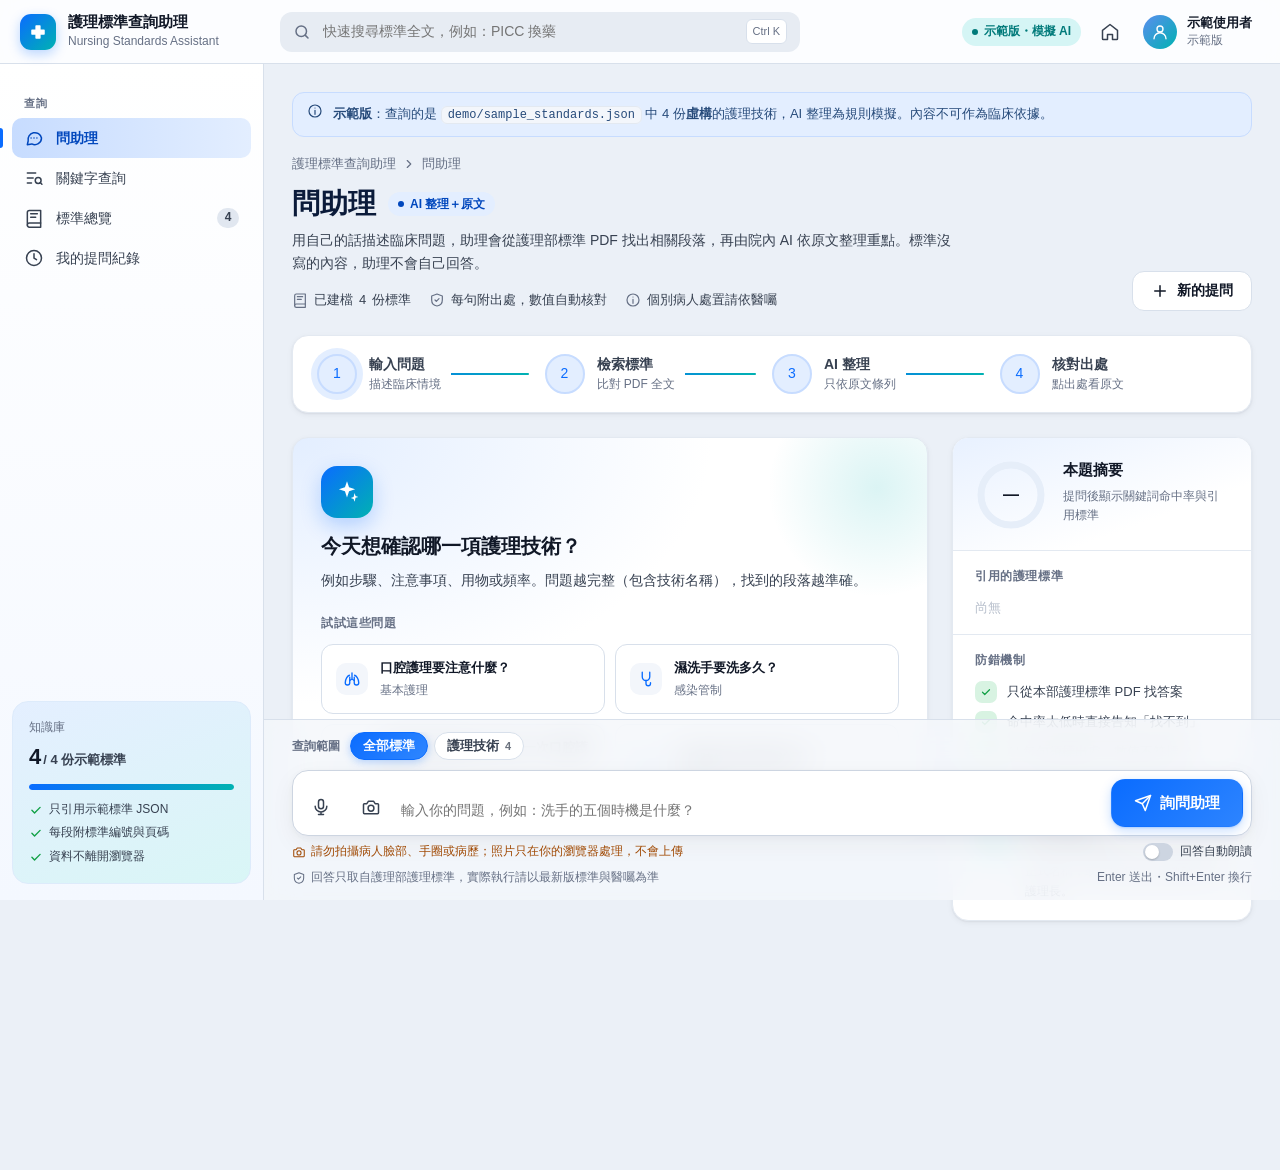
==== commit cb9fe71e: "demo: add voice Q&A, read-aloud and photo lookup; add CP903/CP904 Voice (multimodal.js): - mic butto" ====
--- a/demo/index.html
+++ b/demo/index.html
@@ -5,7 +5,7 @@
 <meta charset="utf-8">
 <meta name="viewport" content="width=device-width, initial-scale=1">
 <title>問助理｜護理標準查詢助理（示範版）</title>
-<link rel="stylesheet" href="../src/asp/css/S_coach.css">
+<link rel="stylesheet" href="css/S_coach.css">
 <link rel="stylesheet" href="demo.css">
 </head>
 <body>
@@ -47,6 +47,8 @@
   <symbol id="i-up" viewBox="0 0 24 24"><g fill="none" stroke="currentColor" stroke-width="1.8" stroke-linecap="round" stroke-linejoin="round"><path d="M7 10v12"/><path d="M15 5.88 14 10h5.83a2 2 0 0 1 1.92 2.56l-2.33 8A2 2 0 0 1 17.5 22H4a2 2 0 0 1-2-2v-8a2 2 0 0 1 2-2h2.76a2 2 0 0 0 1.79-1.11L12 2a3.13 3.13 0 0 1 3 3.88Z"/></g></symbol>
   <symbol id="i-down" viewBox="0 0 24 24"><g fill="none" stroke="currentColor" stroke-width="1.8" stroke-linecap="round" stroke-linejoin="round"><path d="M17 14V2"/><path d="M9 18.12 10 14H4.17a2 2 0 0 1-1.92-2.56l2.33-8A2 2 0 0 1 6.5 2H20a2 2 0 0 1 2 2v8a2 2 0 0 1-2 2h-2.76a2 2 0 0 0-1.79 1.11L12 22a3.13 3.13 0 0 1-3-3.88Z"/></g></symbol>
   <symbol id="i-tag" viewBox="0 0 24 24"><g fill="none" stroke="currentColor" stroke-width="1.8" stroke-linecap="round" stroke-linejoin="round"><path d="M20.6 13.4 13.4 20.6a2 2 0 0 1-2.8 0L3 13V3h10l7.6 7.6a2 2 0 0 1 0 2.8Z"/><path d="M7.5 7.5h.01"/></g></symbol>
+  <symbol id="i-mic" viewBox="0 0 24 24"><g fill="none" stroke="currentColor" stroke-width="1.8" stroke-linecap="round" stroke-linejoin="round"><rect x="9" y="3" width="6" height="11" rx="3"/><path d="M5 11a7 7 0 0 0 14 0M12 18v3M9 21h6"/></g></symbol>
+  <symbol id="i-camera" viewBox="0 0 24 24"><g fill="none" stroke="currentColor" stroke-width="1.8" stroke-linecap="round" stroke-linejoin="round"><path d="M4 8h3l2-3h6l2 3h3a1 1 0 0 1 1 1v10a1 1 0 0 1-1 1H4a1 1 0 0 1-1-1V9a1 1 0 0 1 1-1Z"/><circle cx="12" cy="13.5" r="3.5"/></g></symbol>
   <symbol id="i-x" viewBox="0 0 24 24"><path fill="none" stroke="currentColor" stroke-width="2" stroke-linecap="round" d="M6 6l12 12M18 6 6 18"/></symbol>
 </defs></svg>
 <header class="header">
@@ -75,7 +77,7 @@
   <a class="nav-item active" href="#chat" data-view="chat" aria-current="page"><svg width="20" height="20"><use href="#i-chat"/></svg>問助理</a>
   <a class="nav-item" href="#kw" data-view="kw"><svg width="20" height="20"><use href="#i-key"/></svg>關鍵字查詢</a>
   <a class="nav-item" href="#all" data-view="all"><svg width="20" height="20"><use href="#i-book"/></svg>標準總覽<span class="count" data-demo-n>…</span></a>
-  <a class="nav-item" href="#" data-demo-off title="示範版不保存提問紀錄"><svg width="20" height="20"><use href="#i-clock"/></svg>我的提問紀錄</a>
+  <a class="nav-item" href="my.html"><svg width="20" height="20"><use href="#i-clock"/></svg>我的提問紀錄</a>
   <div class="sidebar-foot">
     <div class="kb">
       <div class="t">知識庫</div>
@@ -91,7 +93,7 @@
 </aside>
 <div class="scrim" id="scrim"></div>
 <main class="main"><div class="container">
-<div class="banner info demo-note"><svg width="16" height="16"><use href="#i-info"/></svg><div><b>示範版</b>：查詢的是 <code>demo/sample_standards.json</code> 中 2 份<b>虛構</b>的護理技術，AI 整理為規則模擬。內容不可作為臨床依據。</div></div>
+<div class="banner info demo-note"><svg width="16" height="16"><use href="#i-info"/></svg><div><b>示範版</b>：查詢的是 <code>demo/sample_standards.json</code> 中 <span data-demo-n>…</span> 份<b>虛構</b>的護理技術，AI 整理為規則模擬。內容不可作為臨床依據。</div></div>
 
 
   <!-- ================= 問助理 ================= -->
@@ -213,9 +215,25 @@
 <div class="composer" id="composer">
   <div class="inner">
     <div class="scope" data-scope><span class="scope-l">查詢範圍</span></div>
+    <!-- [DEMO] 拍照查標準：縮圖預覽與辨識結果（multimodal.js） -->
+    <div class="mm-panel" id="mmPanel" hidden>
+      <img id="mmThumb" alt="要辨識的照片預覽">
+      <div class="mm-res" id="mmRes"></div>
+      <button type="button" class="icon-btn mm-close" id="mmClose" aria-label="關閉照片辨識"><svg width="18" height="18"><use href="#i-x"/></svg></button>
+    </div>
     <div class="box">
+      <!-- [DEMO] 語音提問、拍照查標準 -->
+      <button type="button" class="icon-btn mm-btn" id="mmMic" aria-label="語音提問" aria-pressed="false" title="語音提問（說完自動送出）"><svg width="20" height="20"><use href="#i-mic"/></svg></button>
+      <button type="button" class="icon-btn mm-btn" id="mmCam" aria-label="拍照查標準" title="拍照或上傳圖片查標準"><svg width="20" height="20"><use href="#i-camera"/></svg></button>
+      <input type="file" id="mmFile" accept="image/*" hidden>
       <textarea id="q" rows="1" maxlength="200" placeholder="輸入你的問題，例如：洗手的五個時機是什麼？"></textarea>
       <button class="btn btn-primary btn-lg" id="send"><span class="spin"></span><svg width="18" height="18" class="lbl-ico"><use href="#i-send"/></svg><span class="lbl">詢問助理</span></button>
+    </div>
+    <!-- [DEMO] 語音與拍照的設定、提醒 -->
+    <div class="mm-bar">
+      <span class="mm-warn"><svg width="14" height="14"><use href="#i-camera"/></svg>請勿拍攝病人臉部、手圈或病歷；照片只在你的瀏覽器處理，不會上傳</span>
+      <span class="mm-hint" id="mmMicHint" hidden><svg width="14" height="14"><use href="#i-mic"/></svg>此瀏覽器不支援語音輸入，請改用 Chrome 或 Edge</span>
+      <label class="mm-switch" id="mmAutoWrap"><input type="checkbox" id="mmAuto"><i></i>回答自動朗讀</label>
     </div>
     <div class="sub"><span><svg width="14" height="14"><use href="#i-shield"/></svg>回答只取自護理部護理標準，實際執行請以最新版標準與醫囑為準</span><span>Enter 送出・Shift+Enter 換行</span></div>
   </div>
@@ -250,6 +268,8 @@
     <div class="dd-b"></div>
   </section>
 </div>
+<script src="history_store.js"></script>
 <script src="mock_api.js"></script>
+<script src="multimodal.js"></script>
 </body>
 </html>
--- a/demo/css/S_coach.css
+++ b/demo/css/S_coach.css
@@ -0,0 +1,542 @@
+/* 護理標準查詢助理 共用設計系統（S_coach.css）
+   所有 S_coach*.asp 頁面共用；色彩、圓角、陰影集中在 :root 調整 */
+/* =========================================================
+   Design Tokens
+   ========================================================= */
+:root{
+  --primary:#0A6CFF; --primary-600:#0058E6; --primary-700:#0047BD; --primary-50:#E3EEFF; --primary-100:#C7DCFF;
+  --secondary:#00B2B2; --secondary-50:#D5F5F5; --secondary-700:#007A7A;
+  --success:#12A146; --success-50:#D8F3E2;
+  --warning:#F59E0B; --warning-50:#FDECCB; --warning-700:#A04A05;
+  --danger:#DC2626; --danger-50:#FBDCDC;
+  --bg:#EBF0F7; --surface:#FFFFFF; --surface-2:#F3F6FB;
+  --text:#111827; --text-2:#374151; --text-3:#667085;
+  --line:#D8E0EB; --line-2:#E3E9F1; --mark:#FFE07A;
+  --r-sm:8px; --r:12px; --r-lg:16px; --r-pill:999px;
+  --shadow-1:0 1px 2px rgba(16,24,40,.06),0 2px 6px rgba(16,24,40,.05);
+  --shadow-2:0 2px 6px rgba(16,24,40,.04),0 8px 24px rgba(16,24,40,.05);
+  --shadow-pop:0 12px 40px rgba(16,24,40,.14);
+  --ring:0 0 0 4px rgba(10,108,255,.22);
+  --font:"Segoe UI Variable Text","Segoe UI",-apple-system,BlinkMacSystemFont,"PingFang TC","Microsoft JhengHei","Noto Sans TC",sans-serif;
+  --header-h:64px; --sidebar-w:264px; --ease:cubic-bezier(.2,.8,.2,1);
+}
+*{box-sizing:border-box}
+html,body{margin:0}
+body{background:var(--bg);color:var(--text);font:14px/1.65 var(--font);-webkit-font-smoothing:antialiased}
+button,input,select,textarea{font:inherit;color:inherit}
+a{color:var(--primary);text-decoration:none}
+svg{flex:none}
+:focus-visible{outline:none;box-shadow:var(--ring);border-radius:var(--r-sm)}
+mark{background:var(--mark);color:inherit;padding:0 2px;border-radius:3px}
+
+/* ---------- 1. Header ---------- */
+.header{position:fixed;inset:0 0 auto 0;height:var(--header-h);z-index:40;display:flex;align-items:center;gap:16px;padding:0 20px;
+  background:rgba(255,255,255,.78);backdrop-filter:saturate(180%) blur(18px);-webkit-backdrop-filter:saturate(180%) blur(18px);border-bottom:1px solid rgba(230,234,240,.9)}
+.brand{display:flex;align-items:center;gap:12px;width:calc(var(--sidebar-w) - 20px);min-width:0}
+.brand-mark{width:36px;height:36px;border-radius:11px;display:grid;place-items:center;color:#fff;background:linear-gradient(135deg,var(--primary),var(--secondary));box-shadow:0 4px 12px rgba(10,108,255,.28)}
+.brand-text{line-height:1.25;min-width:0}
+.brand-text b{display:block;font-size:15px;white-space:nowrap}
+.brand-text span{font-size:12px;color:var(--text-3);white-space:nowrap}
+.icon-btn{width:38px;height:38px;border-radius:10px;border:0;background:transparent;display:grid;place-items:center;color:var(--text-2);cursor:pointer;transition:background .15s}
+.icon-btn:hover{background:#E1E7F0}
+.menu-btn{display:none}
+.search{flex:1;max-width:520px;height:40px;display:flex;align-items:center;gap:10px;padding:0 12px;border-radius:12px;background:#E7ECF3;border:1px solid transparent;color:var(--text-3);transition:all .2s var(--ease)}
+.search:focus-within{background:#fff;border-color:var(--primary);box-shadow:var(--ring)}
+.search input{flex:1;border:0;background:transparent;outline:none;color:var(--text);min-width:0}
+.kbd{font-size:11px;padding:2px 6px;border-radius:6px;border:1px solid var(--line);background:#fff;color:var(--text-3)}
+.header-right{margin-left:auto;display:flex;align-items:center;gap:6px}
+.env-pill{display:inline-flex;align-items:center;gap:6px;height:28px;padding:0 10px;border-radius:var(--r-pill);font-size:12px;font-weight:600;margin-right:4px}
+.env-pill i{width:6px;height:6px;border-radius:50%;background:currentColor}
+.env-pill.on{background:var(--secondary-50);color:var(--secondary-700)}
+.env-pill.off{background:#E1E7F0;color:#475467}
+.user{display:flex;align-items:center;gap:10px;padding:4px 8px 4px 4px;border-radius:12px;margin-left:4px}
+.avatar{width:34px;height:34px;border-radius:50%;display:grid;place-items:center;color:#fff;background:linear-gradient(135deg,#5B8DEF,#00B2B2)}
+.user-meta{line-height:1.2}
+.user-meta b{display:block;font-size:13px}
+.user-meta span{font-size:12px;color:var(--text-3)}
+
+/* ---------- 2. Sidebar ---------- */
+.sidebar{position:fixed;top:var(--header-h);bottom:0;left:0;width:var(--sidebar-w);z-index:30;background:var(--surface);border-right:1px solid var(--line);
+  display:flex;flex-direction:column;padding:16px 12px;overflow-y:auto;transition:transform .3s var(--ease)}
+.nav-label{font-size:11px;font-weight:600;letter-spacing:.8px;color:var(--text-3);padding:14px 12px 6px}
+.nav-item{display:flex;align-items:center;gap:12px;height:40px;padding:0 12px;border-radius:10px;color:var(--text-2);cursor:pointer;position:relative;font-weight:500;border:0;background:none;width:100%;text-align:left;transition:background .15s,color .15s}
+.nav-item:hover{background:#E8EDF4;color:var(--text)}
+.nav-item.active{background:var(--primary-50);color:var(--primary-700);font-weight:600}
+.nav-item.active::before{content:"";position:absolute;left:-12px;top:10px;bottom:10px;width:3px;border-radius:0 3px 3px 0;background:var(--primary)}
+.nav-item .count{margin-left:auto;min-width:22px;height:20px;padding:0 7px;border-radius:var(--r-pill);background:#E1E7F0;color:var(--text-2);font-size:12px;display:grid;place-items:center;font-weight:600}
+.nav-item.active .count{background:var(--primary);color:#fff}
+.sidebar-foot{margin-top:auto;padding-top:16px}
+.kb{border-radius:var(--r-lg);padding:16px;background:linear-gradient(160deg,#E4EFFF,#D9F6F6);border:1px solid #DDEBFB}
+.kb .t{font-size:12px;color:var(--text-3)}
+.kb .v{font-size:22px;font-weight:700;margin:2px 0 8px}
+.kb .v small{font-size:13px;font-weight:600;color:var(--text-2);margin-left:2px}
+.kb ul{list-style:none;margin:10px 0 0;padding:0;font-size:12px;color:var(--text-2);display:flex;flex-direction:column;gap:4px}
+.kb li{display:flex;gap:6px;align-items:center}
+.kb li svg{color:var(--success)}
+.bar{height:6px;border-radius:6px;background:rgba(10,108,255,.12);overflow:hidden}
+.bar>i{display:block;height:100%;border-radius:6px;background:linear-gradient(90deg,var(--primary),var(--secondary));transition:width .6s var(--ease)}
+.scrim{display:none}
+
+/* ---------- 3. Page Header ---------- */
+.main{margin-left:var(--sidebar-w);padding:calc(var(--header-h) + 28px) 40px 200px;min-height:100vh}
+.container{max-width:1120px;margin:0 auto}
+.view{display:none;animation:in .35s var(--ease)}
+.view.on{display:block}
+@keyframes in{from{opacity:0;transform:translateY(8px)}to{opacity:1;transform:none}}
+.crumbs{display:flex;align-items:center;gap:6px;font-size:13px;color:var(--text-3);margin-bottom:12px}
+.page-head{display:flex;align-items:flex-end;justify-content:space-between;gap:24px;margin-bottom:24px}
+.page-title{display:flex;align-items:center;gap:12px;flex-wrap:wrap}
+.page-title h1{margin:0;font-size:28px;line-height:1.25;font-weight:700}
+.page-sub{margin:8px 0 0;color:var(--text-2);max-width:660px}
+.meta-row{display:flex;flex-wrap:wrap;gap:8px 18px;margin-top:14px;color:var(--text-2);font-size:13px}
+.meta-row span{display:inline-flex;align-items:center;gap:6px}
+.meta-row svg{color:var(--text-3)}
+.head-actions{display:flex;gap:10px;flex:none}
+
+/* ---------- 8. Status Badge ---------- */
+.badge{display:inline-flex;align-items:center;gap:6px;height:24px;padding:0 10px;border-radius:var(--r-pill);font-size:12px;font-weight:600;white-space:nowrap;line-height:1}
+.badge::before{content:"";width:6px;height:6px;border-radius:50%;background:currentColor}
+.badge.neutral{background:#E1E7F0;color:#475467}
+.badge.info{background:var(--primary-50);color:var(--primary-700)}
+.badge.success{background:var(--success-50);color:var(--success)}
+.badge.warning{background:var(--warning-50);color:var(--warning-700)}
+.badge.danger{background:var(--danger-50);color:var(--danger)}
+.badge.pulse::before{animation:pulse 1.6s infinite}
+@keyframes pulse{0%{box-shadow:0 0 0 0 currentColor}70%{box-shadow:0 0 0 5px transparent}100%{box-shadow:0 0 0 0 transparent}}
+.tag{display:inline-flex;align-items:center;height:22px;padding:0 8px;border-radius:6px;background:#E7ECF3;color:var(--text-2);font-size:12px;font-weight:600;white-space:nowrap}
+.tag.code{background:var(--primary-50);color:var(--primary-700);font-family:"Cascadia Mono",Consolas,monospace;font-weight:600;letter-spacing:.2px}
+
+/* ---------- 9. CTA Button ---------- */
+.btn{display:inline-flex;align-items:center;justify-content:center;gap:8px;height:40px;padding:0 18px;border-radius:12px;border:1px solid transparent;font-weight:600;cursor:pointer;white-space:nowrap;
+  transition:background .15s,box-shadow .2s,transform .08s,border-color .15s,color .15s;user-select:none}
+.btn:active{transform:scale(.98)}
+.btn-primary{background:var(--primary);color:#fff;box-shadow:0 1px 2px rgba(10,108,255,.2),0 4px 12px rgba(10,108,255,.22)}
+.btn-primary:hover{background:var(--primary-600);box-shadow:0 2px 4px rgba(10,108,255,.24),0 8px 20px rgba(10,108,255,.28)}
+.btn-secondary{background:#fff;border-color:var(--line);color:var(--text)}
+.btn-secondary:hover{border-color:#CBD3DE;background:#F4F7FC}
+.btn-ghost{background:transparent;color:var(--text-2)}
+.btn-ghost:hover{background:#E1E7F0;color:var(--text)}
+.btn-sm{height:32px;padding:0 12px;border-radius:9px;font-size:13px}
+.btn-lg{height:48px;padding:0 22px;font-size:15px;border-radius:14px}
+.btn[disabled]{opacity:.55;cursor:not-allowed;box-shadow:none;transform:none}
+.spin{width:16px;height:16px;border-radius:50%;border:2px solid rgba(255,255,255,.45);border-top-color:#fff;animation:spin .7s linear infinite;display:none}
+.btn.loading .spin{display:inline-block}
+.btn.loading .lbl-ico{display:none}
+@keyframes spin{to{transform:rotate(360deg)}}
+
+/* ---------- 4. Stepper（回答流程，即時更新） ---------- */
+.stepper{background:var(--surface);border:1px solid var(--line-2);border-radius:var(--r-lg);box-shadow:var(--shadow-1);padding:18px 24px;margin-bottom:24px}
+.steps{display:grid;grid-template-columns:repeat(4,1fr);list-style:none;margin:0;padding:0}
+.step{position:relative;display:flex;align-items:center;gap:12px;padding-right:16px}
+.step:not(:last-child)::after{content:"";position:absolute;left:52px;right:16px;top:50%;height:2px;border-radius:2px;background:var(--line);transform:translateY(-50%)}
+.step .fill{position:absolute;left:52px;right:16px;top:50%;height:2px;border-radius:2px;background:linear-gradient(90deg,var(--primary),var(--secondary));transform-origin:left;transform:translateY(-50%) scaleX(0);transition:transform .5s var(--ease);z-index:1}
+.step.done .fill{transform:translateY(-50%) scaleX(1)}
+.step-dot{position:relative;z-index:2;width:40px;height:40px;border-radius:50%;display:grid;place-items:center;background:#fff;border:2px solid var(--line);color:var(--text-3);transition:all .3s var(--ease)}
+.step-text{position:relative;z-index:2;background:var(--surface);padding-right:10px;line-height:1.3}
+.step-text b{display:block;font-size:14px;color:var(--text-3);transition:color .2s}
+.step-text span{font-size:12px;color:var(--text-3)}
+.step.current .step-dot{background:var(--primary);border-color:var(--primary);color:#fff;box-shadow:0 0 0 6px var(--primary-50)}
+.step.current.busy .step-dot::after{content:"";position:absolute;inset:-6px;border-radius:50%;border:2px solid transparent;border-top-color:var(--primary);animation:spin 1s linear infinite}
+.step.current .step-text b{color:var(--text)}
+.step.done .step-dot{background:var(--primary-50);border-color:var(--primary-100);color:var(--primary)}
+.step.done .step-text b{color:var(--text-2)}
+.step.skip .step-dot{border-style:dashed}
+.step-mobile{display:none}
+
+/* ---------- Layout ---------- */
+.grid{display:grid;grid-template-columns:minmax(0,1fr) 340px;gap:24px;align-items:start}
+.card{background:var(--surface);border:1px solid var(--line-2);border-radius:var(--r-lg);box-shadow:var(--shadow-1)}
+.card-head{display:flex;align-items:flex-start;gap:14px;padding:22px 24px 0}
+.card-ico{width:40px;height:40px;border-radius:12px;display:grid;place-items:center;background:var(--primary-50);color:var(--primary);flex:none}
+.card-ico.teal{background:var(--secondary-50);color:var(--secondary-700)}
+.card-head h2{margin:0;font-size:17px;line-height:1.35}
+.card-head p{margin:2px 0 0;color:var(--text-3);font-size:13px}
+.card-body{padding:20px 24px 24px}
+.note{font-size:12px;color:var(--text-3)}
+
+/* ---------- 5. Form Card：提問區 ---------- */
+.welcome{padding:28px 28px 24px;background:radial-gradient(120% 120% at 0% 0%,#E3EEFF 0%,#FFFFFF 55%) ;overflow:hidden;position:relative}
+.welcome::after{content:"";position:absolute;right:-60px;top:-60px;width:220px;height:220px;border-radius:50%;background:radial-gradient(circle,rgba(0,178,178,.14),transparent 70%)}
+.welcome h2{margin:12px 0 6px;font-size:20px}
+.welcome p{margin:0;color:var(--text-2);max-width:560px}
+.hero-ico{width:52px;height:52px;border-radius:16px;display:grid;place-items:center;color:#fff;background:linear-gradient(135deg,var(--primary),var(--secondary));box-shadow:0 8px 20px rgba(10,108,255,.25)}
+.sugg-title{margin:22px 0 10px;font-size:12px;font-weight:600;color:var(--text-3);letter-spacing:.6px}
+.sugg{display:grid;grid-template-columns:repeat(2,minmax(0,1fr));gap:10px}
+.sugg button{display:flex;align-items:center;gap:12px;text-align:left;padding:12px 14px;border-radius:12px;border:1px solid var(--line);background:#fff;cursor:pointer;transition:all .2s var(--ease)}
+.sugg button:hover{border-color:var(--primary);box-shadow:var(--shadow-2);transform:translateY(-1px)}
+.sugg i{width:32px;height:32px;border-radius:10px;display:grid;place-items:center;background:var(--surface-2);color:var(--primary);font-style:normal;flex:none}
+.sugg b{display:block;font-size:13px}
+.sugg span{font-size:12px;color:var(--text-3)}
+
+.composer{position:fixed;left:var(--sidebar-w);right:0;bottom:0;z-index:20;background:rgba(245,247,250,.82);backdrop-filter:saturate(180%) blur(16px);-webkit-backdrop-filter:saturate(180%) blur(16px);border-top:1px solid var(--line)}
+.composer .inner{max-width:1120px;margin:0 auto;padding:14px 40px 12px}
+.composer .box{display:flex;align-items:flex-end;gap:10px;background:#fff;border:1px solid #CDD5E1;border-radius:16px;padding:8px 8px 8px 16px;box-shadow:var(--shadow-2);transition:border-color .15s,box-shadow .2s}
+.composer .box:focus-within{border-color:var(--primary);box-shadow:var(--ring),var(--shadow-2)}
+.composer textarea:focus-visible{box-shadow:none}
+.composer textarea{flex:1;border:0;outline:none;resize:none;min-height:32px;max-height:140px;padding:6px 0;line-height:1.6;background:transparent}
+.composer .sub{display:flex;justify-content:space-between;gap:12px;margin-top:6px;font-size:12px;color:var(--text-3)}
+.composer .sub span{display:inline-flex;align-items:center;gap:5px}
+.composer.hide{display:none}
+
+/* ---------- 對話卡 ---------- */
+.thread{display:flex;flex-direction:column;gap:20px}
+.qa{animation:in .35s var(--ease)}
+.q{display:flex;justify-content:flex-end;margin-bottom:10px}
+.q div{max-width:78%;background:var(--primary);color:#fff;padding:10px 16px;border-radius:16px 16px 4px 16px;box-shadow:0 4px 12px rgba(10,108,255,.18);white-space:pre-wrap;word-break:break-word}
+.a .a-head{display:flex;align-items:center;gap:10px;padding:16px 20px;border-bottom:1px solid var(--line-2)}
+.a .a-head .who{display:flex;align-items:center;gap:10px;font-weight:700}
+.a .a-head .who i{width:30px;height:30px;border-radius:10px;display:grid;place-items:center;background:linear-gradient(135deg,var(--primary),var(--secondary));color:#fff}
+.a .a-head .badges{margin-left:auto;display:flex;gap:6px;flex-wrap:wrap;justify-content:flex-end}
+.a .a-body{padding:16px 20px 20px}
+.loading-row{display:flex;align-items:center;gap:10px;color:var(--text-2);padding:6px 0}
+.dots{display:inline-flex;gap:4px}
+.dots i{width:6px;height:6px;border-radius:50%;background:var(--primary);animation:bounce 1.2s infinite}
+.dots i:nth-child(2){animation-delay:.15s}.dots i:nth-child(3){animation-delay:.3s}
+@keyframes bounce{0%,80%,100%{opacity:.25;transform:translateY(0)}40%{opacity:1;transform:translateY(-3px)}}
+.ai-box{border-radius:14px;background:linear-gradient(180deg,#EDF4FF,#FFFFFF);border:1px solid var(--primary-100);padding:14px 16px;margin-bottom:16px}
+.ai-box .ai-title{display:flex;align-items:center;gap:8px;font-size:12px;font-weight:700;color:var(--primary-700);letter-spacing:.4px;margin-bottom:6px}
+.ai-wait{display:flex;align-items:center;gap:12px;border-radius:14px;background:var(--primary-50);border:1px dashed #BBD5FF;padding:14px 16px;margin-bottom:16px;color:var(--primary-700);font-size:13px}
+.ai-wait .shim{flex:1;height:8px;border-radius:8px;background:linear-gradient(90deg,#C7DCFF 0%,#EAF2FF 50%,#C7DCFF 100%);background-size:200% 100%;animation:shim 1.4s linear infinite}
+@keyframes shim{to{background-position:-200% 0}}
+.answer{line-height:1.8}
+.answer ul,.answer ol{margin:4px 0 4px 1.2em;padding:0}
+.answer li{margin:2px 0}
+.cite{display:inline-flex;align-items:center;height:20px;padding:0 6px;margin:0 2px;border-radius:6px;background:var(--primary-50);color:var(--primary-700);font-size:11px;font-weight:700;cursor:pointer;vertical-align:1px;white-space:nowrap;transition:background .15s}
+.cite:hover{background:var(--primary-100)}
+.cite.bad{background:var(--danger-50);color:var(--danger)}
+.numwarn{background:var(--danger-50);color:var(--danger);border-radius:4px;padding:0 3px;font-weight:600}
+.banner{display:flex;gap:10px;align-items:flex-start;border-radius:12px;padding:10px 14px;margin:0 0 12px;font-size:13px;border:1px solid transparent}
+.banner.warn{background:var(--warning-50);color:#7A4A06;border-color:#FBE3B8}
+.banner.err{background:var(--danger-50);color:#991B1B;border-color:#F8CACA}
+.banner.info{background:var(--primary-50);color:#264A7A;border-color:var(--primary-100)}
+.banner.ok{background:var(--success-50);color:#14532D;border-color:#CDEBD8}
+.sec-title{display:flex;align-items:center;gap:8px;font-size:12px;font-weight:700;color:var(--text-3);letter-spacing:.6px;margin:4px 0 10px}
+.srcs{display:flex;flex-direction:column;gap:10px}
+.src{border:1px solid var(--line-2);border-radius:12px;padding:12px 14px;background:#fff;transition:box-shadow .2s,border-color .2s}
+.src:hover{border-color:#D6DEE9;box-shadow:var(--shadow-2)}
+.src.flash{animation:flash 1.4s var(--ease)}
+@keyframes flash{0%{box-shadow:0 0 0 4px rgba(245,158,11,.35);border-color:var(--warning)}100%{box-shadow:none}}
+.src .hd{display:flex;gap:8px;align-items:center;flex-wrap:wrap}
+.src .hd b{font-size:14px}
+.src .no{width:22px;height:22px;border-radius:7px;display:grid;place-items:center;background:#1F2937;color:#fff;font-size:11px;font-weight:700}
+.src .acts{margin-left:auto;display:flex;gap:6px}
+.src .txt{white-space:pre-wrap;font-size:13.5px;color:#374151;margin-top:8px;max-height:9.6em;overflow:hidden;position:relative}
+.src .txt:not(.open)::after{content:"";position:absolute;left:0;right:0;bottom:0;height:2.4em;background:linear-gradient(transparent,#fff)}
+.src .txt.open{max-height:none}
+.more{border:0;background:none;color:var(--primary);font-size:12px;font-weight:600;cursor:pointer;padding:4px 0 0}
+.lnk{display:inline-flex;align-items:center;gap:4px;height:28px;padding:0 10px;border-radius:8px;border:1px solid var(--line);background:#fff;color:var(--text-2);font-size:12px;font-weight:600;white-space:nowrap;transition:all .15s}
+.lnk:hover{border-color:var(--primary);color:var(--primary)}
+.lnk.primary{background:var(--primary);border-color:var(--primary);color:#fff}
+.lnk.primary:hover{background:var(--primary-600);color:#fff}
+
+/* ---------- 10. Success：AI 整理完成動畫 ---------- */
+.done-check{width:18px;height:18px}
+.done-check circle{fill:none;stroke:var(--success);stroke-width:2.5;stroke-dasharray:57;stroke-dashoffset:57;animation:draw .5s var(--ease) forwards}
+.done-check path{fill:none;stroke:var(--success);stroke-width:2.6;stroke-linecap:round;stroke-linejoin:round;stroke-dasharray:14;stroke-dashoffset:14;animation:draw .3s .4s var(--ease) forwards}
+@keyframes draw{to{stroke-dashoffset:0}}
+.ai-box.arrive{animation:arrive .7s var(--ease)}
+@keyframes arrive{0%{opacity:0;transform:translateY(6px);box-shadow:0 0 0 0 rgba(22,163,74,.25)}60%{box-shadow:0 0 0 8px rgba(22,163,74,0)}100%{opacity:1;transform:none}}
+
+/* ---------- 7. Summary（右欄） ---------- */
+.aside{position:sticky;top:calc(var(--header-h) + 24px);display:flex;flex-direction:column;gap:20px}
+.summary{overflow:hidden}
+.sum-top{padding:20px 22px 18px;background:linear-gradient(160deg,#E8F1FF,#FFFFFF 70%);border-bottom:1px solid var(--line-2);display:flex;gap:16px;align-items:center}
+.ring{position:relative;width:72px;height:72px;flex:none}
+.ring svg{transform:rotate(-90deg)}
+.ring circle{fill:none;stroke-width:7}
+.ring .track{stroke:#E6EEF9}
+.ring .prog{stroke:url(#ringGrad);stroke-linecap:round;transition:stroke-dashoffset .7s var(--ease)}
+.ring b{position:absolute;inset:0;display:grid;place-items:center;font-size:16px;font-weight:800}
+.sum-top h3{margin:0 0 4px;font-size:15px}
+.sum-top p{margin:0;font-size:12px;color:var(--text-3)}
+.sum-sec{padding:16px 22px;border-bottom:1px solid var(--line-2)}
+.sum-sec:last-child{border-bottom:0}
+.sum-sec h4{margin:0 0 10px;font-size:12px;font-weight:600;color:var(--text-3);letter-spacing:.6px}
+.refs{list-style:none;margin:0;padding:0;display:flex;flex-direction:column;gap:8px}
+.refs li{display:flex;align-items:center;gap:10px}
+.refs li .tt{min-width:0;flex:1}
+.refs li b{display:block;font-size:13px;white-space:nowrap;overflow:hidden;text-overflow:ellipsis}
+.refs li span{font-size:12px;color:var(--text-3)}
+.empty-s{font-size:13px;color:#B6BECB}
+.guard{list-style:none;margin:0;padding:0;display:flex;flex-direction:column;gap:8px;font-size:13px;color:var(--text-2)}
+.guard li{display:flex;gap:10px;align-items:flex-start}
+.guard li > svg{color:var(--success);margin-top:3px}
+.guard li i{width:22px;height:22px;border-radius:7px;display:grid;place-items:center;background:var(--success-50);color:var(--success);flex:none}
+.help{padding:18px 20px;display:flex;gap:12px;align-items:flex-start}
+.help b{display:block;font-size:13px}
+.help p{margin:2px 0 0;font-size:12px;color:var(--text-3)}
+
+/* ---------- 關鍵字查詢 / 標準總覽 ---------- */
+.search-card{padding:20px 24px;display:flex;gap:12px;align-items:center}
+.big-input{flex:1;display:flex;align-items:center;gap:10px;height:52px;padding:0 16px;border-radius:14px;border:1px solid #CDD5E1;background:#fff;transition:all .2s}
+.big-input:focus-within{border-color:var(--primary);box-shadow:var(--ring)}
+.big-input svg{color:var(--text-3)}
+.big-input input{flex:1;border:0;outline:none;font-size:15px;min-width:0;background:transparent}
+.res-list{display:flex;flex-direction:column;gap:12px;margin-top:20px}
+.res{padding:16px 20px}
+.res .t{display:flex;gap:10px;align-items:center;flex-wrap:wrap}
+.res .t b{font-size:16px}
+.res .t .acts{margin-left:auto;display:flex;gap:6px}
+.res .sn{display:flex;gap:10px;align-items:baseline;font-size:13.5px;color:#374151;padding:8px 0;border-top:1px dashed var(--line-2);margin-top:8px}
+.res .sn a{flex:none;font-size:12px;font-weight:700}
+.result-meta{display:flex;align-items:center;gap:8px;margin-top:16px;color:var(--text-2);font-size:13px}
+.filters{display:flex;gap:12px;align-items:center;padding:16px 20px;flex-wrap:wrap}
+.filters .big-input{height:44px;border-radius:12px;min-width:240px}
+.chips{display:flex;gap:6px;flex-wrap:wrap}
+.chip{height:32px;padding:0 12px;border-radius:var(--r-pill);border:1px solid var(--line);background:#fff;font-size:13px;font-weight:600;color:var(--text-2);cursor:pointer;transition:all .15s}
+.chip:hover{border-color:#C5CDD8;color:var(--text)}
+.chip.on{background:var(--primary);border-color:var(--primary);color:#fff}
+.table-wrap{overflow:auto;border-radius:var(--r-lg)}
+table.lst{width:100%;border-collapse:separate;border-spacing:0;font-size:13.5px}
+table.lst th{position:sticky;top:0;background:var(--surface-2);text-align:left;font-size:12px;color:var(--text-3);font-weight:600;letter-spacing:.4px;padding:12px 16px;border-bottom:1px solid var(--line)}
+table.lst td{padding:12px 16px;border-bottom:1px solid var(--line-2);vertical-align:middle}
+table.lst tr:hover td{background:#F1F6FF}
+table.lst td.ttl{font-weight:600}
+.empty{padding:48px 24px;text-align:center;color:var(--text-3)}
+.empty .hero-ico{margin:0 auto 12px;background:#E1E7F0;color:var(--text-3);box-shadow:none}
+
+/* ---------- Toast ---------- */
+.toast{position:fixed;left:50%;bottom:120px;transform:translate(-50%,20px);opacity:0;z-index:70;display:flex;align-items:center;gap:10px;padding:10px 16px;border-radius:12px;background:#1F2937;color:#fff;box-shadow:var(--shadow-pop);font-size:13px;transition:all .3s var(--ease);pointer-events:none}
+.toast.show{opacity:1;transform:translate(-50%,0)}
+
+/* ---------- Responsive ---------- */
+@media (max-width:1280px){.main{padding-left:28px;padding-right:28px}.grid{grid-template-columns:minmax(0,1fr) 300px}.composer .inner{padding:12px 28px}}
+@media (max-width:1080px){.grid{grid-template-columns:1fr}.aside{position:static}.user-meta,.env-pill{display:none}.search{max-width:none}}
+@media (max-width:900px){
+  :root{--sidebar-w:0px}
+  .menu-btn{display:grid}.brand{width:auto}.search{display:none}
+  .sidebar{width:280px;transform:translateX(-100%);box-shadow:var(--shadow-pop);top:0;padding-top:20px;z-index:60}
+  body.nav-open .sidebar{transform:none}
+  .scrim{display:block;position:fixed;inset:0;background:rgba(15,23,42,.32);z-index:55;opacity:0;pointer-events:none;transition:opacity .3s}
+  body.nav-open .scrim{opacity:1;pointer-events:auto}
+}
+@media (max-width:640px){
+  .header{padding:0 12px;gap:8px}.brand-text span{display:none}
+  .main{padding:calc(var(--header-h) + 18px) 16px 210px}
+  .page-head{flex-direction:column;align-items:stretch;gap:14px}
+  .page-title h1{font-size:22px}
+  .head-actions .btn{flex:1}
+  .stepper{padding:14px 16px}.steps{display:none}.step-mobile{display:block}
+  .step-mobile .row{display:flex;justify-content:space-between;align-items:baseline;margin-bottom:8px}
+  .step-mobile b{font-size:14px}.step-mobile span{font-size:12px;color:var(--text-3)}
+  .sugg{grid-template-columns:1fr}
+  .welcome{padding:22px 18px}
+  .q div{max-width:92%}
+  .a .a-head{padding:14px 16px;flex-wrap:wrap}.a .a-body{padding:14px 16px 16px}
+  .src .acts{margin-left:0;width:100%}
+  .composer .inner{padding:10px 12px}
+  .composer .sub{display:none}
+  .composer .btn-lg{width:48px;padding:0}
+  .composer .lbl{display:none}
+  .search-card{flex-direction:column;align-items:stretch;padding:16px}
+  .res .t .acts{margin-left:0}
+  #v-all table.lst th:nth-child(3),#v-all table.lst td:nth-child(3),#v-all table.lst th:nth-child(4),#v-all table.lst td:nth-child(4){display:none}
+}
+@media (prefers-reduced-motion:reduce){*,*::before,*::after{animation-duration:.01ms !important;animation-iteration-count:1 !important;transition-duration:.01ms !important}}
+
+/* =========================================================
+   管理介面元件
+   ========================================================= */
+.stats{display:grid;grid-template-columns:repeat(4,minmax(0,1fr));gap:16px;margin-bottom:24px}
+.stat{padding:18px 20px;display:flex;flex-direction:column;gap:6px}
+.stat .k{display:flex;align-items:center;gap:8px;font-size:13px;color:var(--text-3);font-weight:600}
+.stat .k i{width:30px;height:30px;border-radius:9px;display:grid;place-items:center;background:var(--primary-50);color:var(--primary);font-style:normal}
+.stat .k i.ok{background:var(--success-50);color:var(--success)}
+.stat .k i.warn{background:var(--warning-50);color:var(--warning-700)}
+.stat .k i.err{background:var(--danger-50);color:var(--danger)}
+.stat .k i.teal{background:var(--secondary-50);color:var(--secondary-700)}
+.stat .v{font-size:28px;font-weight:700;letter-spacing:.2px;line-height:1.2}
+.stat .v small{font-size:14px;color:var(--text-3);font-weight:600;margin-left:4px}
+.stat .d{font-size:12px;color:var(--text-3)}
+.stat .bar{margin-top:4px}
+
+.flow-cards{display:grid;grid-template-columns:repeat(2,minmax(0,1fr));gap:16px}
+.flow-card{display:flex;gap:14px;align-items:flex-start;padding:18px;border-radius:14px;border:1px solid var(--line-2);background:var(--surface-2)}
+.flow-card .n{width:36px;height:36px;border-radius:50%;display:grid;place-items:center;background:var(--primary);color:#fff;font-weight:700;flex:none;box-shadow:0 0 0 5px var(--primary-50)}
+.flow-card b{display:block;font-size:15px}
+.flow-card p{margin:2px 0 12px;font-size:13px;color:var(--text-2)}
+.flow-card .row{display:flex;gap:8px;flex-wrap:wrap}
+.tools-row{display:flex;gap:10px;flex-wrap:wrap;align-items:center;margin-top:16px;padding-top:16px;border-top:1px dashed var(--line)}
+.btn-warn{background:#fff;border-color:#F7D9A6;color:var(--warning-700)}
+.btn-warn:hover{background:var(--warning-50)}
+
+.toolbar{display:flex;gap:12px;align-items:center;flex-wrap:wrap;padding:16px 20px;border-bottom:1px solid var(--line-2)}
+.toolbar .big-input{height:40px;border-radius:10px;min-width:220px;flex:1;max-width:360px}
+.toolbar .big-input input{font-size:14px}
+.chip{display:inline-flex;align-items:center;text-decoration:none}
+.chip .n{margin-left:6px;font-size:11px;opacity:.75}
+.input{width:100%;height:40px;padding:0 12px;border-radius:10px;border:1px solid #CDD5E1;background:#fff;outline:none;transition:border-color .15s,box-shadow .2s}
+.input:focus{border-color:var(--primary);box-shadow:var(--ring)}
+.input-sm{height:32px;font-size:12px;border-radius:8px}
+.inline-form{display:flex;gap:6px;align-items:center;margin:0}
+.inline-form .input{min-width:180px}
+.mono{font-family:"Cascadia Mono",Consolas,monospace;font-size:12px;color:var(--text-2);word-break:break-all}
+.cell-sub{display:block;font-size:12px;color:var(--text-3);font-weight:400}
+table.lst td.num{text-align:right;font-variant-numeric:tabular-nums;color:var(--text-2)}
+
+.msg{margin-bottom:20px}
+.msg .banner{margin-bottom:10px}
+.msg details{margin-top:8px;font-size:13px}
+.msg summary{cursor:pointer;color:var(--primary);font-weight:600}
+.msg ul{margin:8px 0 0;padding-left:20px;font-size:12px;color:var(--text-2);max-height:260px;overflow:auto}
+.progress-card{padding:20px 24px;margin-bottom:20px}
+.progress-card .top{display:flex;align-items:center;gap:12px;margin-bottom:12px}
+.progress-card .top b{font-size:15px}
+.progress-card .pct{margin-left:auto;font-size:22px;font-weight:700;color:var(--primary)}
+.progress-card .bar{height:10px}
+.progress-card ul{list-style:none;margin:14px 0 0;padding:0;display:flex;flex-direction:column;gap:6px;font-size:13px;max-height:220px;overflow:auto}
+.progress-card li{display:flex;gap:8px;align-items:center}
+
+.kv-table{width:100%;border-collapse:collapse;font-size:14px}
+.kv-table th{width:140px;text-align:left;color:var(--text-3);font-weight:600;font-size:13px;padding:12px 0;vertical-align:top;border-bottom:1px solid var(--line-2)}
+.kv-table td{padding:12px 0;border-bottom:1px solid var(--line-2)}
+.kv-table tr:last-child th,.kv-table tr:last-child td{border-bottom:0}
+code,.code-box{font-family:"Cascadia Mono",Consolas,monospace;font-size:12.5px;background:var(--surface-2);border:1px solid var(--line-2);border-radius:6px;padding:1px 6px;word-break:break-all}
+.code-box{display:block;padding:12px 14px;margin-top:10px;max-height:200px;overflow:auto;white-space:pre-wrap;line-height:1.6}
+.test-step{display:flex;gap:16px;padding:20px 24px;border-bottom:1px solid var(--line-2)}
+.test-step:last-child{border-bottom:0}
+.test-step .n{width:36px;height:36px;border-radius:12px;display:grid;place-items:center;font-weight:700;flex:none;background:#E1E7F0;color:var(--text-3)}
+.test-step .n.ok{background:var(--success-50);color:var(--success)}
+.test-step .n.err{background:var(--danger-50);color:var(--danger)}
+.test-step .body{flex:1;min-width:0}
+.test-step .body b{display:block;font-size:15px;margin-bottom:4px}
+.metric-row{display:flex;gap:12px;flex-wrap:wrap;margin-top:10px}
+.metric{padding:10px 14px;border-radius:12px;background:var(--surface-2);border:1px solid var(--line-2);min-width:120px}
+.metric span{display:block;font-size:12px;color:var(--text-3)}
+.metric b,.test-step .metric b{display:inline;font-size:20px;margin:0}
+.two-col{display:grid;grid-template-columns:minmax(0,1fr) 340px;gap:24px;align-items:start}
+.q-cell{max-width:420px}
+@media (max-width:1080px){.stats{grid-template-columns:repeat(2,minmax(0,1fr))}.two-col{grid-template-columns:1fr}.flow-cards{grid-template-columns:1fr}}
+@media (max-width:640px){
+  .stats{grid-template-columns:1fr 1fr;gap:10px}.stat{padding:14px}.stat .v{font-size:22px}
+  .toolbar{padding:12px}.toolbar .big-input{max-width:none;min-width:0}
+  .test-step{padding:16px}
+  .kv-table th{width:96px}
+  .inline-form .input{min-width:0}
+  table.lst.admin th.hide-m,table.lst.admin td.hide-m{display:none}
+}
+
+/* 最相關的標準（回答卡頂部） */
+.prim{display:flex;gap:16px;align-items:center;justify-content:space-between;flex-wrap:wrap;padding:14px 16px;margin-bottom:16px;border-radius:14px;
+  background:linear-gradient(135deg,#E3EEFF 0%,#D9F6F6 100%);border:1px solid #D3E5FF}
+.prim-l{min-width:0}
+.prim-k{display:block;font-size:12px;font-weight:700;color:var(--primary-700);letter-spacing:.4px}
+.prim-l b{display:block;font-size:17px;margin:2px 0 6px}
+.prim-m{display:flex;gap:6px;align-items:center;flex-wrap:wrap}
+.prim-r{display:flex;gap:6px;flex:none}
+.rel{display:flex;flex-direction:column;gap:6px}
+.rel-i{display:flex;align-items:center;gap:10px;padding:8px 12px;border-radius:10px;border:1px solid var(--line-2);background:#fff;color:var(--text);font-size:13.5px;transition:all .15s}
+.rel-i:hover{border-color:var(--primary);color:var(--primary)}
+.rel-i svg{margin-left:auto;color:var(--text-3)}
+
+/* 查詢範圍（類別篩選） */
+.scope{display:flex;align-items:center;gap:6px;flex-wrap:nowrap;overflow-x:auto;padding:0 0 10px;scrollbar-width:thin}
+.scope .chip{height:28px;font-size:12.5px;flex:none}
+.scope-l{flex:none;font-size:12px;font-weight:700;color:var(--text-3);margin-right:4px}
+.scope-card{padding:12px 20px;margin-top:12px;flex-wrap:wrap}
+/* 依類別分組的原文 */
+.tgroup{margin-bottom:14px}
+.tgroup-h{display:flex;align-items:center;gap:8px;font-size:14px;font-weight:700;margin:6px 0 8px}
+.tgroup-h .note{font-weight:500}
+.tdot{width:8px;height:8px;border-radius:50%;background:linear-gradient(135deg,var(--primary),var(--secondary))}
+.src.std{padding:0;overflow:hidden}
+.src.std > .hd{padding:12px 14px;background:var(--surface-2);border-bottom:1px solid var(--line-2)}
+.ex{padding:10px 14px 12px;border-bottom:1px dashed var(--line-2)}
+.ex:last-child{border-bottom:0}
+.ex.flash{animation:flash 1.4s var(--ease)}
+.ex-h{display:flex;align-items:center;gap:8px;font-size:12px;font-weight:700;color:var(--text-3)}
+.ex-h a{margin-left:auto;font-weight:600}
+.ex .txt{margin-top:6px}
+.ai-h{font-weight:700;color:var(--primary-700);margin:12px 0 4px;padding-top:8px;border-top:1px dashed var(--primary-100)}
+.ai-h:first-child{border-top:0;padding-top:0;margin-top:4px}
+.refs li.ref-h{font-size:12px;font-weight:700;color:var(--text-2);margin-top:6px;padding-top:6px;border-top:1px dashed var(--line)}
+.refs li.ref-h:first-child{border-top:0;margin-top:0;padding-top:0}
+
+/* ===== 查詢重點 + 找到的標準（收合清單） ===== */
+.und{display:flex;flex-wrap:wrap;gap:6px;align-items:center;margin:0 0 12px;font-size:13px}
+.und-k{display:inline-flex;align-items:center;gap:4px;font-size:12px;font-weight:700;color:var(--text-3);margin-right:2px}
+.und .tag.syn{background:var(--primary-50);color:var(--primary-700)}
+.sx-head{display:flex;align-items:center;justify-content:space-between;gap:8px;margin:18px 0 10px}
+.sx-list{border:1px solid var(--line-2);border-radius:14px;background:#fff;overflow:hidden}
+.sx{border-bottom:1px solid var(--line-2)}
+.sx:last-child{border-bottom:0}
+.sx-row{display:flex;gap:12px;align-items:center;padding:12px 14px;transition:background .15s}
+.sx-row:hover{background:var(--surface-2)}
+.sx.open .sx-row{background:var(--surface-2)}
+.sx-no{flex:none;width:24px;height:24px;border-radius:8px;display:grid;place-items:center;background:#E1E7F0;color:var(--text-2);font-size:12px;font-weight:700}
+.sx.prim-x .sx-no{background:var(--primary);color:#fff}
+.sx-main{flex:1;min-width:0}
+.sx-t{display:flex;flex-wrap:wrap;gap:6px;align-items:center}
+.sx-t b{font-size:14.5px;margin-right:2px}
+.sx-m{display:flex;flex-wrap:wrap;gap:8px;align-items:center;margin-top:5px;font-size:12.5px;color:var(--text-3)}
+.sx-pg{font-weight:600;color:var(--text-2)}
+.sx-meter{width:64px;height:6px;border-radius:99px;background:#E1E7F0;overflow:hidden}
+.sx-meter i{display:block;height:100%;border-radius:99px;background:linear-gradient(90deg,var(--secondary,#00B2B2),var(--primary))}
+.sx-pct{font-weight:700;color:var(--text-2);min-width:32px}
+.sx-hits{color:var(--text-3)}
+.sx-acts{flex:none;display:flex;gap:6px}
+.sx-acts [data-x] svg{transition:transform .2s}
+.sx.open .sx-acts [data-x] svg{transform:rotate(90deg)}
+.sx-body{border-top:1px dashed var(--line-2);background:#fff}
+.sx-body .ex{padding-left:50px}
+.ex .badge{height:20px;font-size:11px}
+@media (max-width:760px){
+  .sx-row{flex-wrap:wrap}
+  .sx-acts{width:100%;padding-left:36px}
+  .sx-body .ex{padding-left:14px}
+}
+.sx .ex .no{width:20px;height:20px;border-radius:6px;display:grid;place-items:center;background:#1F2937;color:#fff;font-size:11px;font-weight:700}
+
+
+/* ===== 色彩加強（較飽和） ===== */
+.nav-item.active{background:linear-gradient(90deg,var(--primary-100),var(--primary-50));color:var(--primary-700)}
+.chip.on{background:linear-gradient(135deg,var(--primary),#2F86FF);box-shadow:0 2px 8px rgba(10,108,255,.28)}
+.btn-primary{background:linear-gradient(135deg,#0A6CFF,#2D84FF)}
+.btn-primary:hover{background:linear-gradient(135deg,#0058E6,#1C78FF)}
+.page-title h1{color:#0B1B3A}
+.card-ico,.stat .k i{box-shadow:inset 0 0 0 1px rgba(10,108,255,.10)}
+.sidebar{background:linear-gradient(180deg,#FFFFFF 0%,#F4F8FF 100%)}
+.header{background:rgba(255,255,255,.86);border-bottom-color:var(--line)}
+.ai-box{border-color:#B7D2FF;background:linear-gradient(180deg,#E8F1FF,#FFFFFF 70%)}
+.ai-h{color:var(--primary-700)}
+
+/* ===== 已審核答案 ===== */
+.qa-card{border-radius:14px;border:1px solid #9ADBB5;background:linear-gradient(180deg,#E3F7EA,#FFFFFF 75%);padding:14px 16px;margin-bottom:16px}
+.qa-card.recheck{border-color:#F3C478;background:linear-gradient(180deg,#FDEFD5,#FFFFFF 75%)}
+.qa-h{display:flex;align-items:center;gap:8px;flex-wrap:wrap;margin-bottom:8px}
+.qa-h b{font-size:14.5px;color:#0B6B31}
+.qa-card.recheck .qa-h b{color:var(--warning-700)}
+.qa-h .note{margin-left:auto}
+.qa-ico{width:26px;height:26px;border-radius:8px;display:grid;place-items:center;background:var(--success);color:#fff}
+.qa-card.recheck .qa-ico{background:var(--warning)}
+.qa-sim{font-size:12.5px;color:var(--text-3);margin-bottom:6px}
+.qa-card .answer{font-size:14px;line-height:1.8}
+.qa-card .answer ul,.qa-card .answer ol{margin:4px 0;padding-left:22px}
+.qa-refs{display:flex;flex-wrap:wrap;gap:6px;align-items:center;margin-top:10px;padding-top:10px;border-top:1px dashed #B9E3C9}
+.qa-rk{font-size:12px;font-weight:700;color:var(--text-3)}
+.qa-ref{display:inline-flex;align-items:center;gap:6px;padding:4px 10px 4px 4px;border-radius:10px;background:#fff;border:1px solid var(--line);color:var(--text);font-size:13px}
+.qa-ref:hover{border-color:var(--primary);color:var(--primary-700)}
+.ai-more{margin:0 0 16px}
+
+/* ===== 回饋列 ===== */
+.fb{margin-top:18px;padding:12px 14px;border-radius:12px;background:var(--surface-2);border:1px solid var(--line-2)}
+.fb-row{display:flex;align-items:center;gap:8px;flex-wrap:wrap}
+.fb-q{font-size:13px;font-weight:600;color:var(--text-2);margin-right:4px}
+.fb-b{display:inline-flex;align-items:center;gap:6px;height:32px;padding:0 12px;border-radius:999px;border:1px solid var(--line);background:#fff;font-size:13px;font-weight:600;color:var(--text-2);cursor:pointer;transition:all .15s}
+.fb-b.up:hover,.fb-b.up.on{border-color:var(--success);background:var(--success-50);color:var(--success)}
+.fb-b.down:hover,.fb-b.down.on{border-color:var(--danger);background:var(--danger-50);color:var(--danger)}
+.fb-done{margin-left:4px;color:var(--success)}
+.fb-form{margin-top:10px}
+.fb-l{font-size:12.5px;font-weight:700;color:var(--text-2);margin-bottom:6px}
+.fb-form textarea{width:100%;margin-top:8px;min-height:64px;resize:vertical}
+.fb-form .chip.on{background:var(--danger);border-color:var(--danger);box-shadow:none}
+.fb-acts{display:flex;gap:8px;margin-top:8px}
+.stats.s5{grid-template-columns:repeat(5,minmax(0,1fr))}
+@media (max-width:1080px){.stats.s5{grid-template-columns:repeat(3,minmax(0,1fr))}}
+@media (max-width:640px){.stats.s5{grid-template-columns:1fr 1fr}}
+textarea.input{height:auto;padding:10px 12px;line-height:1.6}
+
+/* ===== 次專科標準 ===== */
+.tag.sus{background:#F3E8FF;color:#7E22CE;border-color:#E3CCFF;font-weight:600}
+.scope-sel{height:32px;border-radius:999px;border:1px solid var(--line);background:#fff;padding:0 30px 0 12px;font:inherit;font-size:13px;font-weight:600;color:var(--text-2);cursor:pointer;flex:none}
+.scope-sel:focus{outline:none;box-shadow:var(--ring);border-color:var(--primary)}
--- a/demo/demo.css
+++ b/demo/demo.css
@@ -1,5 +1,6 @@
-/* 示範版專用樣式：只補「開啟 PDF」示範視窗與示範提示；其餘全部沿用 ../src/asp/css/S_coach.css */
+/* 示範版專用樣式：只補「開啟 PDF」示範視窗與示範提示；其餘全部沿用 css/S_coach.css（正式版 src/asp/css/S_coach.css 的複本） */
 .demo-note{margin:0 0 16px}
+.banner[hidden]{display:none}   /* .banner 的 display:flex 會蓋過 hidden 屬性 */
 .demo-note code{font-size:12px}
 .demo-doc{position:fixed;inset:0;z-index:80;display:grid;place-items:center;padding:16px}
 .demo-doc[hidden]{display:none}
@@ -12,3 +13,44 @@
 .dd-pg.on{border-color:var(--primary);box-shadow:var(--ring)}
 .dd-pn{font-size:12px;color:var(--text-3);margin-bottom:6px}
 .dd-pg p{margin:0 0 10px;color:var(--text-2)}
+
+/* ---------- [DEMO] 語音提問、朗讀、拍照查標準（multimodal.js）---------- */
+.main{padding-bottom:250px}
+.composer .box{padding-left:8px}
+.mm-btn{flex:none;align-self:flex-end;width:40px;height:40px;border-radius:12px}
+.mm-btn[hidden]{display:none}
+.mm-btn.mm-rec{background:var(--danger);color:#fff;animation:mmRec 1s ease-in-out infinite}
+.mm-btn.mm-rec:hover{background:var(--danger)}
+@keyframes mmRec{0%,100%{box-shadow:0 0 0 0 rgba(220,38,38,.55)}50%{box-shadow:0 0 0 9px rgba(220,38,38,0);opacity:.75}}
+.mm-bar{display:flex;flex-wrap:wrap;align-items:center;gap:6px 14px;margin-top:6px;font-size:12px;color:var(--text-3)}
+.mm-bar>span{display:inline-flex;align-items:center;gap:5px}
+.mm-bar [hidden]{display:none}
+.mm-warn{color:var(--warning-700)}
+.mm-hint{color:var(--danger)}
+.mm-switch{margin-left:auto;display:inline-flex;align-items:center;gap:7px;cursor:pointer;user-select:none;color:var(--text-2)}
+.mm-switch[hidden]{display:none}
+.mm-switch input{position:absolute;opacity:0;width:1px;height:1px}
+.mm-switch i{width:30px;height:18px;border-radius:999px;background:#CDD5E1;position:relative;transition:background .15s}
+.mm-switch i::after{content:"";position:absolute;top:2px;left:2px;width:14px;height:14px;border-radius:50%;background:#fff;box-shadow:0 1px 2px rgba(0,0,0,.2);transition:transform .15s}
+.mm-switch input:checked+i{background:var(--primary)}
+.mm-switch input:checked+i::after{transform:translateX(12px)}
+.mm-switch input:focus-visible+i{box-shadow:var(--ring)}
+.mm-panel{position:relative;display:flex;gap:12px;align-items:flex-start;background:#fff;border:1px solid var(--line);border-radius:14px;padding:10px 44px 10px 10px;margin-bottom:8px;box-shadow:var(--shadow-1)}
+.mm-panel[hidden]{display:none}
+.mm-panel img{width:72px;height:72px;object-fit:cover;border-radius:10px;flex:none;background:var(--surface-2)}
+.mm-close{position:absolute;top:6px;right:6px;width:32px;height:32px}
+.mm-res{flex:1;min-width:0;font-size:13px}
+.mm-res .mm-st{color:var(--text-2);margin-bottom:6px}
+.mm-prog{height:6px;border-radius:999px;background:var(--line-2);overflow:hidden;margin:6px 0 4px}
+.mm-prog i{display:block;height:100%;width:0;background:linear-gradient(90deg,var(--primary),var(--secondary));transition:width .2s}
+.mm-top{list-style:none;margin:0;padding:0;display:grid;gap:4px}
+.mm-top li{display:grid;grid-template-columns:minmax(0,1fr) 90px 44px;align-items:center;gap:8px}
+.mm-top li b{font-weight:600;overflow:hidden;text-overflow:ellipsis;white-space:nowrap}
+.mm-top li.first b{color:var(--primary-700)}
+.mm-top .bar{height:6px;border-radius:999px;background:var(--line-2);overflow:hidden}
+.mm-top .bar i{display:block;height:100%;background:var(--primary)}
+.mm-top .pct{text-align:right;font-variant-numeric:tabular-nums;color:var(--text-2)}
+.mm-res .banner{margin:6px 0 0}
+.mm-speak{margin-left:auto;height:28px;padding:0 10px;font-size:12.5px}
+.mm-speak.on{background:var(--primary-50);color:var(--primary-700)}
+@media (max-width:640px){.main{padding-bottom:260px}.mm-btn{width:36px;height:36px}.mm-top li{grid-template-columns:minmax(0,1fr) 60px 40px}}
